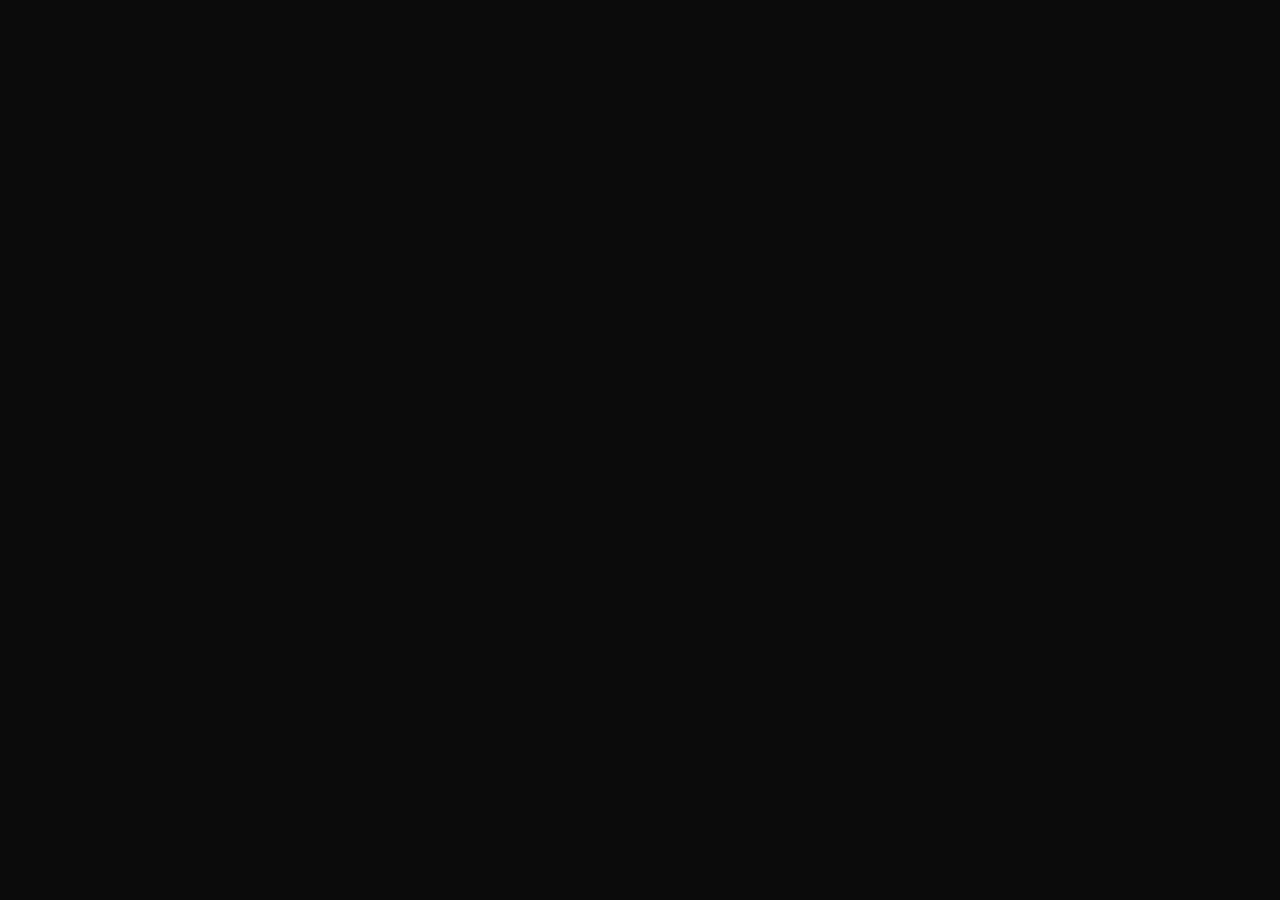
==== index.html @ 8d83079c "Publish site preview Co-Authored-By: Claude <noreply@anthropic.com>" ====
<!doctype html>
<html lang="tr">
  <head>
    <meta http-equiv="Content-Security-Policy" content="default-src 'self'; script-src 'self'; style-src 'self' 'unsafe-inline'; img-src 'self' data: blob:; font-src 'self' data:; media-src 'self'; connect-src 'self'; object-src 'none'; base-uri 'self'; form-action 'self'">

    <meta charset="UTF-8" />
    <meta name="viewport" content="width=device-width, initial-scale=1.0" />
    <title>Allyn Duş Jeli</title>
    <meta name="description" content="Allyn: Vitamin D & E içeren duş jeli. Love Spell, Marin Minerals ve Poudre Cream." />
    <meta name="theme-color" content="#0b0b0b" />
    <link rel="icon" type="image/png" href="favicon.png" />
    <link rel="apple-touch-icon" href="apple-touch-icon.png" />
    <!-- link preview card (WhatsApp, iMessage, social); the image URL has to be absolute -->
    <meta property="og:type" content="website" />
    <meta property="og:locale" content="tr_TR" />
    <meta property="og:site_name" content="Allyn" />
    <meta property="og:title" content="Allyn Duş Jeli" />
    <meta property="og:description" content="Vitamin D & E içeren duş jeli. Love Spell, Marin Minerals ve Poudre Cream." />
    <meta property="og:url" content="https://baranturken.github.io/allyn/" />
    <meta property="og:image" content="https://baranturken.github.io/allyn/og.jpg" />
    <meta property="og:image:width" content="1200" />
    <meta property="og:image:height" content="630" />
    <meta name="twitter:card" content="summary_large_image" />
    <script type="module" crossorigin src="./assets/index-C76sc7YA.js"></script>
    <link rel="stylesheet" crossorigin href="./assets/index-COc8l-r1.css">
    <meta name="robots" content="noindex">
  </head>
  <body>
    <div id="root"></div>
  </body>
</html>
---- assets/index-COc8l-r1.css ----
@font-face{font-family:Cormorant Garamond;font-style:normal;font-display:swap;font-weight:500;src:url(./cormorant-garamond-cyrillic-ext-500-normal-Yta7XZ9C.woff2) format("woff2"),url(./cormorant-garamond-cyrillic-ext-500-normal-lsPpqi9g.woff) format("woff");unicode-range:U+0460-052F,U+1C80-1C8A,U+20B4,U+2DE0-2DFF,U+A640-A69F,U+FE2E-FE2F}@font-face{font-family:Cormorant Garamond;font-style:normal;font-display:swap;font-weight:500;src:url(./cormorant-garamond-cyrillic-500-normal-CyAY5ZLS.woff2) format("woff2"),url(./cormorant-garamond-cyrillic-500-normal-DkJXBcIH.woff) format("woff");unicode-range:U+0301,U+0400-045F,U+0490-0491,U+04B0-04B1,U+2116}@font-face{font-family:Cormorant Garamond;font-style:normal;font-display:swap;font-weight:500;src:url(./cormorant-garamond-vietnamese-500-normal-BZGLGj12.woff2) format("woff2"),url(./cormorant-garamond-vietnamese-500-normal-DqXqCC0q.woff) format("woff");unicode-range:U+0102-0103,U+0110-0111,U+0128-0129,U+0168-0169,U+01A0-01A1,U+01AF-01B0,U+0300-0301,U+0303-0304,U+0308-0309,U+0323,U+0329,U+1EA0-1EF9,U+20AB}@font-face{font-family:Cormorant Garamond;font-style:normal;font-display:swap;font-weight:500;src:url(./cormorant-garamond-latin-ext-500-normal-CH1kM7og.woff2) format("woff2"),url(./cormorant-garamond-latin-ext-500-normal-DYeaGGzO.woff) format("woff");unicode-range:U+0100-02BA,U+02BD-02C5,U+02C7-02CC,U+02CE-02D7,U+02DD-02FF,U+0304,U+0308,U+0329,U+1D00-1DBF,U+1E00-1E9F,U+1EF2-1EFF,U+2020,U+20A0-20AB,U+20AD-20C0,U+2113,U+2C60-2C7F,U+A720-A7FF}@font-face{font-family:Cormorant Garamond;font-style:normal;font-display:swap;font-weight:500;src:url(./cormorant-garamond-latin-500-normal-BsRWmXhO.woff2) format("woff2"),url(./cormorant-garamond-latin-500-normal-zIXX3Q-H.woff) format("woff");unicode-range:U+0000-00FF,U+0131,U+0152-0153,U+02BB-02BC,U+02C6,U+02DA,U+02DC,U+0304,U+0308,U+0329,U+2000-206F,U+20AC,U+2122,U+2191,U+2193,U+2212,U+2215,U+FEFF,U+FFFD}@font-face{font-family:Cormorant Garamond;font-style:normal;font-display:swap;font-weight:600;src:url(./cormorant-garamond-cyrillic-ext-600-normal-BMhMHfrj.woff2) format("woff2"),url(./cormorant-garamond-cyrillic-ext-600-normal-CsIYWmWK.woff) format("woff");unicode-range:U+0460-052F,U+1C80-1C8A,U+20B4,U+2DE0-2DFF,U+A640-A69F,U+FE2E-FE2F}@font-face{font-family:Cormorant Garamond;font-style:normal;font-display:swap;font-weight:600;src:url(./cormorant-garamond-cyrillic-600-normal-C2atO-64.woff2) format("woff2"),url(./cormorant-garamond-cyrillic-600-normal-FNmA3REe.woff) format("woff");unicode-range:U+0301,U+0400-045F,U+0490-0491,U+04B0-04B1,U+2116}@font-face{font-family:Cormorant Garamond;font-style:normal;font-display:swap;font-weight:600;src:url(./cormorant-garamond-vietnamese-600-normal-BoXdMtcr.woff2) format("woff2"),url(./cormorant-garamond-vietnamese-600-normal-C4HEjEaf.woff) format("woff");unicode-range:U+0102-0103,U+0110-0111,U+0128-0129,U+0168-0169,U+01A0-01A1,U+01AF-01B0,U+0300-0301,U+0303-0304,U+0308-0309,U+0323,U+0329,U+1EA0-1EF9,U+20AB}@font-face{font-family:Cormorant Garamond;font-style:normal;font-display:swap;font-weight:600;src:url(./cormorant-garamond-latin-ext-600-normal-DaBc-lu7.woff2) format("woff2"),url(./cormorant-garamond-latin-ext-600-normal-Dk3-quAP.woff) format("woff");unicode-range:U+0100-02BA,U+02BD-02C5,U+02C7-02CC,U+02CE-02D7,U+02DD-02FF,U+0304,U+0308,U+0329,U+1D00-1DBF,U+1E00-1E9F,U+1EF2-1EFF,U+2020,U+20A0-20AB,U+20AD-20C0,U+2113,U+2C60-2C7F,U+A720-A7FF}@font-face{font-family:Cormorant Garamond;font-style:normal;font-display:swap;font-weight:600;src:url(./cormorant-garamond-latin-600-normal-Co1r35X9.woff2) format("woff2"),url(./cormorant-garamond-latin-600-normal-2CBVLo0M.woff) format("woff");unicode-range:U+0000-00FF,U+0131,U+0152-0153,U+02BB-02BC,U+02C6,U+02DA,U+02DC,U+0304,U+0308,U+0329,U+2000-206F,U+20AC,U+2122,U+2191,U+2193,U+2212,U+2215,U+FEFF,U+FFFD}@font-face{font-family:Manrope;font-style:normal;font-display:swap;font-weight:400;src:url([data-uri]) format("woff2"),url([data-uri]) format("woff");unicode-range:U+0460-052F,U+1C80-1C8A,U+20B4,U+2DE0-2DFF,U+A640-A69F,U+FE2E-FE2F}@font-face{font-family:Manrope;font-style:normal;font-display:swap;font-weight:400;src:url(./manrope-cyrillic-400-normal-BMzJvInZ.woff2) format("woff2"),url(./manrope-cyrillic-400-normal-Dvx59UGC.woff) format("woff");unicode-range:U+0301,U+0400-045F,U+0490-0491,U+04B0-04B1,U+2116}@font-face{font-family:Manrope;font-style:normal;font-display:swap;font-weight:400;src:url(./manrope-greek-400-normal-CM4qok81.woff2) format("woff2"),url(./manrope-greek-400-normal-DuX9RsAR.woff) format("woff");unicode-range:U+0370-0377,U+037A-037F,U+0384-038A,U+038C,U+038E-03A1,U+03A3-03FF}@font-face{font-family:Manrope;font-style:normal;font-display:swap;font-weight:400;src:url(./manrope-vietnamese-400-normal-DHb3EETF.woff2) format("woff2"),url(./manrope-vietnamese-400-normal-D7E_mLGF.woff) format("woff");unicode-range:U+0102-0103,U+0110-0111,U+0128-0129,U+0168-0169,U+01A0-01A1,U+01AF-01B0,U+0300-0301,U+0303-0304,U+0308-0309,U+0323,U+0329,U+1EA0-1EF9,U+20AB}@font-face{font-family:Manrope;font-style:normal;font-display:swap;font-weight:400;src:url(./manrope-latin-ext-400-normal-CMDvPJRp.woff2) format("woff2"),url(./manrope-latin-ext-400-normal-C-X6QNXX.woff) format("woff");unicode-range:U+0100-02BA,U+02BD-02C5,U+02C7-02CC,U+02CE-02D7,U+02DD-02FF,U+0304,U+0308,U+0329,U+1D00-1DBF,U+1E00-1E9F,U+1EF2-1EFF,U+2020,U+20A0-20AB,U+20AD-20C0,U+2113,U+2C60-2C7F,U+A720-A7FF}@font-face{font-family:Manrope;font-style:normal;font-display:swap;font-weight:400;src:url(./manrope-latin-400-normal-PaqtzbVb.woff2) format("woff2"),url(./manrope-latin-400-normal-8tf8FM3T.woff) format("woff");unicode-range:U+0000-00FF,U+0131,U+0152-0153,U+02BB-02BC,U+02C6,U+02DA,U+02DC,U+0304,U+0308,U+0329,U+2000-206F,U+20AC,U+2122,U+2191,U+2193,U+2212,U+2215,U+FEFF,U+FFFD}@font-face{font-family:Manrope;font-style:normal;font-display:swap;font-weight:600;src:url([data-uri]) format("woff2"),url([data-uri]) format("woff");unicode-range:U+0460-052F,U+1C80-1C8A,U+20B4,U+2DE0-2DFF,U+A640-A69F,U+FE2E-FE2F}@font-face{font-family:Manrope;font-style:normal;font-display:swap;font-weight:600;src:url(./manrope-cyrillic-600-normal-DvRl3Mj-.woff2) format("woff2"),url(./manrope-cyrillic-600-normal-It4mZcQk.woff) format("woff");unicode-range:U+0301,U+0400-045F,U+0490-0491,U+04B0-04B1,U+2116}@font-face{font-family:Manrope;font-style:normal;font-display:swap;font-weight:600;src:url(./manrope-greek-600-normal-BoRV6lzK.woff2) format("woff2"),url(./manrope-greek-600-normal-CF2i9ZRY.woff) format("woff");unicode-range:U+0370-0377,U+037A-037F,U+0384-038A,U+038C,U+038E-03A1,U+03A3-03FF}@font-face{font-family:Manrope;font-style:normal;font-display:swap;font-weight:600;src:url(./manrope-vietnamese-600-normal-C1J5PCl_.woff2) format("woff2"),url(./manrope-vietnamese-600-normal-lA7a_7Ok.woff) format("woff");unicode-range:U+0102-0103,U+0110-0111,U+0128-0129,U+0168-0169,U+01A0-01A1,U+01AF-01B0,U+0300-0301,U+0303-0304,U+0308-0309,U+0323,U+0329,U+1EA0-1EF9,U+20AB}@font-face{font-family:Manrope;font-style:normal;font-display:swap;font-weight:600;src:url(./manrope-latin-ext-600-normal-_gBojHdJ.woff2) format("woff2"),url(./manrope-latin-ext-600-normal-u5Pl7hTU.woff) format("woff");unicode-range:U+0100-02BA,U+02BD-02C5,U+02C7-02CC,U+02CE-02D7,U+02DD-02FF,U+0304,U+0308,U+0329,U+1D00-1DBF,U+1E00-1E9F,U+1EF2-1EFF,U+2020,U+20A0-20AB,U+20AD-20C0,U+2113,U+2C60-2C7F,U+A720-A7FF}@font-face{font-family:Manrope;font-style:normal;font-display:swap;font-weight:600;src:url(./manrope-latin-600-normal-4f0koTD-.woff2) format("woff2"),url(./manrope-latin-600-normal-BqgrALkZ.woff) format("woff");unicode-range:U+0000-00FF,U+0131,U+0152-0153,U+02BB-02BC,U+02C6,U+02DA,U+02DC,U+0304,U+0308,U+0329,U+2000-206F,U+20AC,U+2122,U+2191,U+2193,U+2212,U+2215,U+FEFF,U+FFFD}:root{--black: #0b0b0b;--ink: #161412;--gold: #f5c542;--yellow: #f2c230;--cream: #f4ede0;--muted: #a49c8d;--serif: "Cormorant Garamond", Georgia, serif;--sans: "Manrope", system-ui, sans-serif;--nav-h: 64px}*{box-sizing:border-box}html{scroll-behavior:smooth}body{margin:0;background:var(--black);color:var(--cream);font:400 17px/1.6 var(--sans);-webkit-font-smoothing:antialiased}img,video{display:block;max-width:100%;height:auto}a{color:inherit}h1,h2,h3{font-family:var(--serif);font-weight:500;line-height:1.1;margin:0}:focus-visible{outline:2px solid var(--gold);outline-offset:3px}.nav{position:sticky;top:0;z-index:20;height:var(--nav-h);display:flex;align-items:center;justify-content:space-between;gap:24px;padding:0 clamp(16px,4vw,48px);background:var(--black);color:var(--gold)}.nav-brand{display:flex;align-items:center;gap:10px;text-decoration:none;font:600 22px/1 var(--serif);letter-spacing:.22em}.nav-brand img{border-radius:50%}.nav nav{display:flex;gap:clamp(16px,2.5vw,36px)}.nav nav a{text-decoration:none;font-size:14px;letter-spacing:.08em;text-transform:uppercase;padding:6px 0;border-bottom:1px solid transparent;transition:border-color .2s ease-out}.nav nav a:hover,.nav nav a[aria-current=page]{border-color:var(--gold)}.nav-toggle{display:none;background:none;border:1px solid var(--gold);color:var(--gold);font:600 13px var(--sans);letter-spacing:.1em;text-transform:uppercase;padding:8px 14px;border-radius:999px}.hero{height:200vh;background:var(--yellow);color:var(--ink)}.hero-pin{position:sticky;top:var(--nav-h);height:calc(100vh - var(--nav-h));overflow:hidden}.hero-title{position:absolute;top:3vh;left:0;right:0;text-align:center;z-index:2}.hero-title h1{font-size:clamp(56px,9vw,120px);font-weight:600;letter-spacing:.28em;margin-right:-.28em}.hero-title p{margin:4px 0 0;font-size:13px;letter-spacing:.3em;text-transform:uppercase}.hero-stage{position:absolute;top:0;right:0;bottom:0;left:0}.hero-sides{position:absolute;top:0;right:0;bottom:0;left:0;pointer-events:none}.hero-side{position:absolute;top:50%;width:min(30vw,340px);opacity:0;transition:opacity .4s ease-out,transform .4s ease-out}.hero-left{left:clamp(16px,7vw,120px);transform:translate(-16px,-40%)}.hero-right{right:clamp(16px,7vw,120px);transform:translate(16px,-40%);text-align:right}.hero-side.on{opacity:1;transform:translateY(-40%)}.hero-side h2{font-size:clamp(30px,3.4vw,48px);margin:8px 0 12px}.hero-side p{margin:0;font-size:16px}.kicker{font-size:12px;letter-spacing:.28em;text-transform:uppercase}.scroll-hint{position:absolute;bottom:4vh;left:50%;transform:translate(-50%);font-size:12px;letter-spacing:.3em;text-transform:uppercase;transition:opacity .3s ease-out}.scroll-hint:after{content:"";display:block;width:1px;height:32px;margin:8px auto 0;background:currentColor}.scroll-hint.gone{opacity:0}.dark{background:var(--black);padding:clamp(72px,12vh,140px) clamp(16px,6vw,96px)}.section-title{font-size:clamp(36px,5vw,64px);color:var(--gold);margin-bottom:48px}.manifesto{max-width:1100px;margin:0 auto}.manifesto .big{font:500 clamp(32px,4.6vw,64px)/1.15 var(--serif);margin:0 0 32px}.manifesto .body{max-width:62ch;color:var(--muted);margin:0}.ritual-grid{display:grid;grid-template-columns:repeat(3,1fr);gap:clamp(16px,2.5vw,32px)}.ritual-item{margin:0}.ritual-item img{aspect-ratio:3 / 4;object-fit:cover;width:100%}.ritual-item figcaption{padding-top:16px;color:var(--muted)}.ritual-item figcaption span{display:block;color:var(--gold);font-size:12px;letter-spacing:.2em}.ritual-item figcaption strong{display:block;font:500 28px/1.2 var(--serif);color:var(--cream);margin:4px 0}.gold-cta{background:var(--yellow);color:var(--ink);text-align:center;padding:clamp(72px,12vh,120px) 16px}.gold-cta h2{font-size:clamp(32px,4.5vw,56px);margin-bottom:28px}.btn{display:inline-block;background:var(--black);color:var(--gold);border:1px solid var(--gold);font:600 14px var(--sans);letter-spacing:.12em;text-transform:uppercase;text-decoration:none;padding:14px 28px;border-radius:999px;cursor:pointer;transition:scale .15s ease-out,background .2s ease-out}.btn:active{scale:.97}.btn-soon{cursor:not-allowed;opacity:.6}.page{min-height:70vh;max-width:1200px;margin:0 auto}.page-title{font-size:clamp(44px,6vw,80px);color:var(--gold);margin-bottom:24px}.page-lead{color:var(--muted);max-width:60ch;margin:0 0 48px}.page-split{display:grid;grid-template-columns:1fr 1fr;gap:clamp(24px,5vw,72px);align-items:start;margin-top:32px}.page-split>img{aspect-ratio:4 / 5;object-fit:cover;width:100%}.prose{max-width:60ch}.prose .lead{font:500 clamp(26px,3vw,36px)/1.25 var(--serif);margin-top:0}.prose-page{max-width:760px}.prose-page h2{font-size:28px;color:var(--gold);margin:36px 0 8px}.draft{color:var(--gold);font-size:14px;border-left:2px solid var(--gold);padding-left:12px}.muted{color:var(--muted)}.small{font-size:14px}.social-grid{display:grid;grid-template-columns:repeat(3,1fr);gap:24px}.social-card{border:1px solid #2c2a26;padding:32px;display:flex;flex-direction:column;gap:12px}.social-card strong{font:500 32px var(--serif);color:var(--gold)}.form{display:flex;flex-direction:column;gap:18px}.form label{display:flex;flex-direction:column;gap:6px;font-size:14px;letter-spacing:.04em}.form input,.form textarea{font:inherit;color:var(--cream);background:var(--ink);border:1px solid #3a362f;border-radius:6px;padding:12px 14px}.form input:focus,.form textarea:focus{border-color:var(--gold);outline:none}.form .btn{align-self:flex-start}.footer{background:var(--black);border-top:1px solid #23211d;padding:56px clamp(16px,6vw,96px) 32px}.footer-cols{display:grid;grid-template-columns:2fr 1fr 1fr;gap:32px}.footer-brand{font:600 28px var(--serif);letter-spacing:.24em;color:var(--gold)}.footer h4{font-size:12px;letter-spacing:.24em;text-transform:uppercase;color:var(--gold);margin:0 0 12px}.footer a{display:block;text-decoration:none;color:var(--muted);padding:3px 0}.footer a:hover{color:var(--cream)}.footer-note{margin:40px 0 0;font-size:13px;color:var(--muted)}.chat{position:fixed;right:20px;bottom:20px;z-index:30;display:flex;flex-direction:column;align-items:flex-end;gap:12px}.chat-btn{width:60px;height:60px;border-radius:50%;border:none;background:var(--gold);color:var(--black);display:grid;place-items:center;cursor:pointer;box-shadow:0 6px 20px #00000059;transition:scale .15s ease-out}.chat-btn:active{scale:.95}.chat-btn svg path{fill:var(--black)}.chat-btn svg circle{fill:var(--gold)}.chat-panel{width:260px;background:var(--black);color:var(--cream);border:1px solid var(--gold);border-radius:14px;padding:18px;animation:pop .2s ease-out}.chat-panel strong{color:var(--gold);font-family:var(--serif);font-size:22px}.chat-panel p{margin:6px 0 0;font-size:14px}@keyframes pop{0%{opacity:0;transform:scale(.97) translateY(6px)}}.reveal{opacity:0;transform:translateY(18px) scale(.97);transition:opacity .7s ease-out,transform .7s ease-out}.reveal.is-visible{opacity:1;transform:none}@media (prefers-reduced-motion: reduce){html{scroll-behavior:auto}.reveal,.hero-side{transition:none}.reveal{opacity:1;transform:none}}@media (max-width: 800px){.nav-toggle{display:block}.nav nav{display:none;position:absolute;top:var(--nav-h);left:0;right:0;flex-direction:column;gap:0;background:var(--black);padding:8px 16px 20px}.nav nav.open{display:flex}.nav nav a{padding:12px 0}.hero-title h1{letter-spacing:.2em;margin-right:-.2em}.hero-side{width:auto;left:16px;right:16px;top:auto;bottom:5vh;text-align:center;transform:translateY(12px)}.scroll-hint,.hero-right{display:none}.hero-side.on{transform:none}.hero-side h2{font-size:30px;margin:4px 0 6px}.ritual-grid,.social-grid,.page-split,.footer-cols{grid-template-columns:1fr}}.marquee{overflow:hidden;background:var(--black);color:var(--gold);border-bottom:1px solid #23211d;padding:20px 0}.marquee-track{display:flex;width:max-content;animation:marquee 48s linear infinite}.marquee span{font:500 22px/1 var(--serif);letter-spacing:.06em;padding:0 28px;white-space:nowrap}.marquee span:after{content:"·";margin-left:56px}@keyframes marquee{to{transform:translate(-50%)}}:is(.ritual,.collection,.film)>*{max-width:1280px;margin-inline:auto}.section-head{display:flex;align-items:baseline;justify-content:space-between;gap:24px;margin-bottom:40px}.section-head .section-title{margin:0}.text-link{color:var(--gold);text-decoration:none;font-size:13px;letter-spacing:.14em;text-transform:uppercase;border-bottom:1px solid currentColor;padding-bottom:4px;white-space:nowrap}.trio{position:relative;--trio-h: clamp(250px, 40vw, 500px)}.trio-stage{position:absolute;z-index:1;top:0;left:0;right:0;height:var(--trio-h);pointer-events:none}.trio-panels{display:grid;grid-template-columns:repeat(3,1fr)}.trio-panel{padding:calc(var(--trio-h) + 4px) 16px 40px;text-align:center;border-left:1px solid #23211d;transition:background .3s ease-out}.trio-panel:first-child{border-left:0}.trio-panel.on{background:#141310}.trio-link{display:block;text-decoration:none}.trio-panel strong,.trio-panel h2{display:block;font:500 clamp(20px,2.6vw,34px)/1.1 var(--serif);color:var(--cream);transition:color .2s ease-out}.trio-panel.on strong,.trio-panel.on h2{color:var(--gold)}.trio-panel span,.trio-panel p{display:block;margin:8px 0 0;color:var(--muted);font-size:clamp(12px,1.2vw,15px)}.trio-panel .btn{margin-top:20px}.film-split{display:grid;grid-template-columns:1fr auto;align-items:center;gap:clamp(24px,6vw,96px)}.film-split video{max-height:76vh;width:auto}.film-copy p{color:var(--muted);max-width:44ch;margin:0 0 12px}@media (min-width: 801px){.ritual-item:nth-child(2){margin-top:72px}}@media (max-width: 800px){.trio-panel{padding-left:6px;padding-right:6px}.trio-panel .btn{padding:10px 14px;font-size:11px}.film-split{grid-template-columns:1fr}.film-split video{margin:0 auto}}@media (prefers-reduced-motion: reduce){.marquee-track{animation:none}}
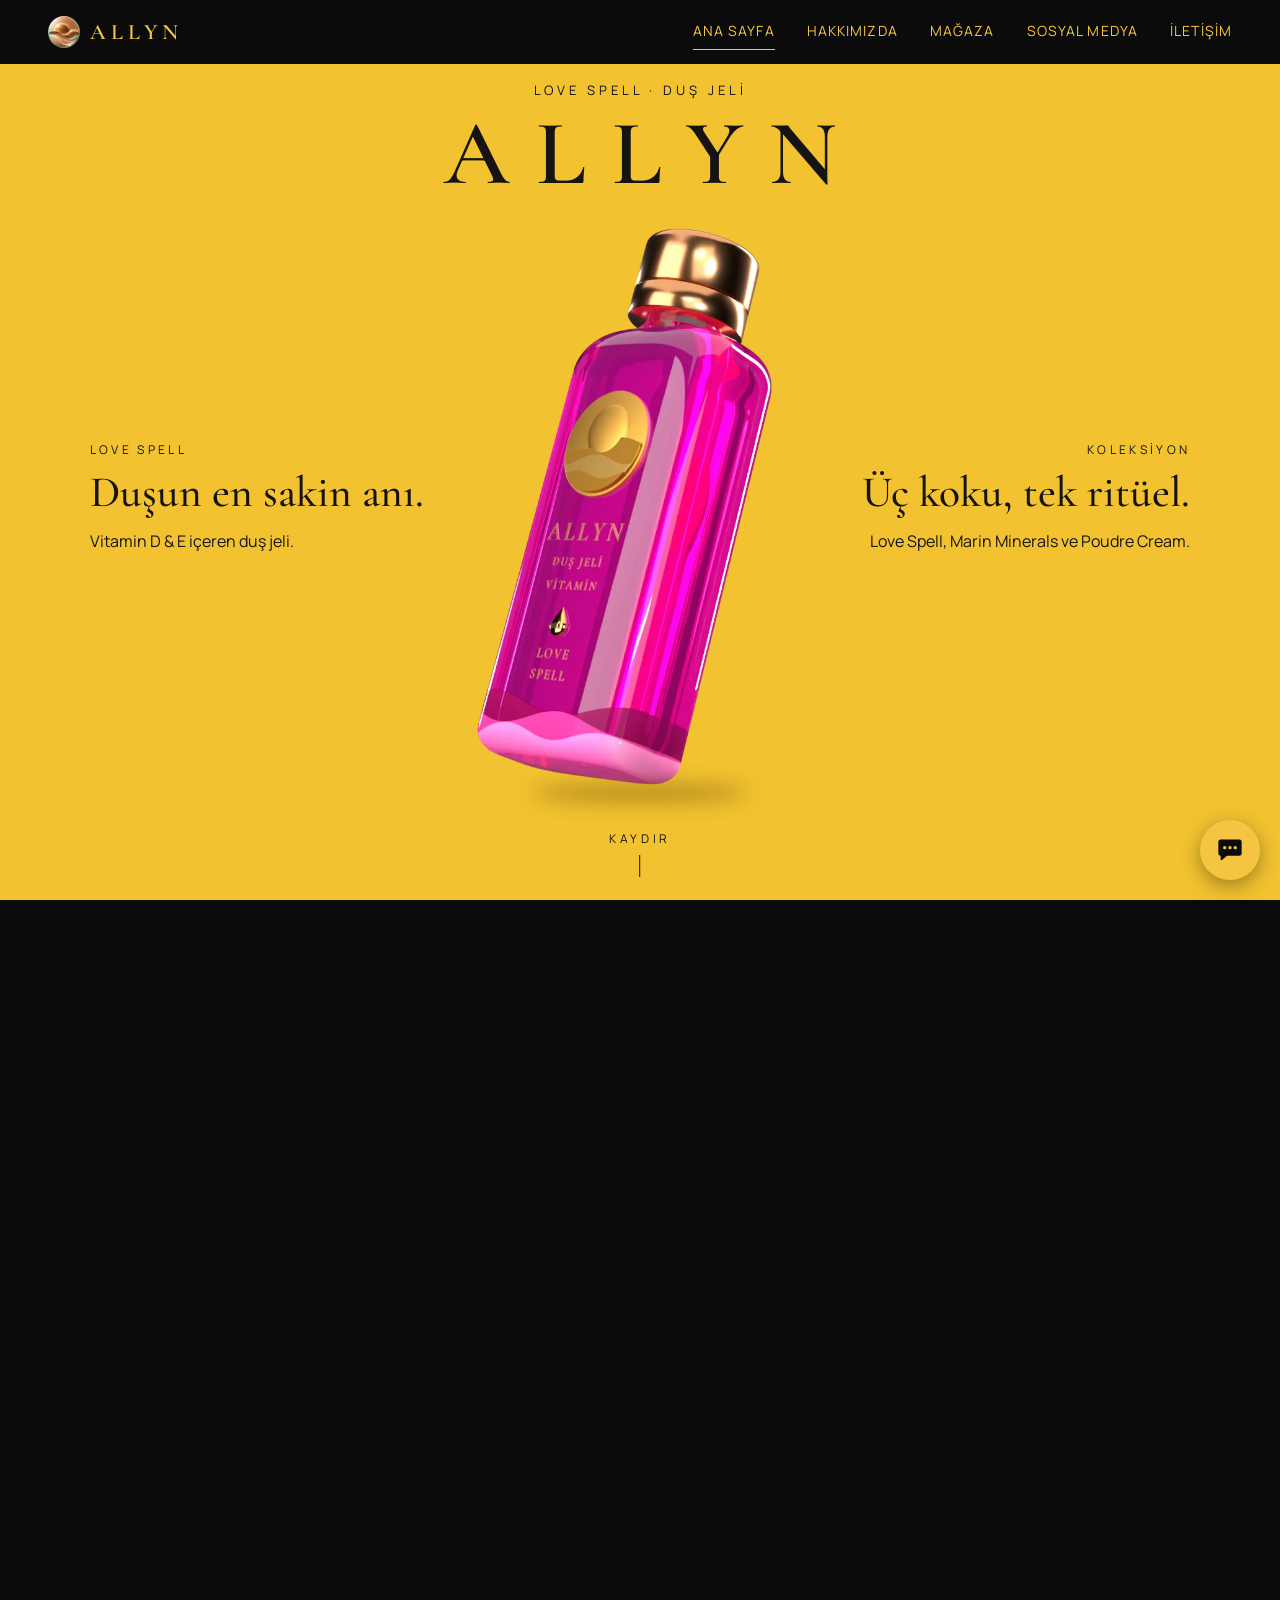
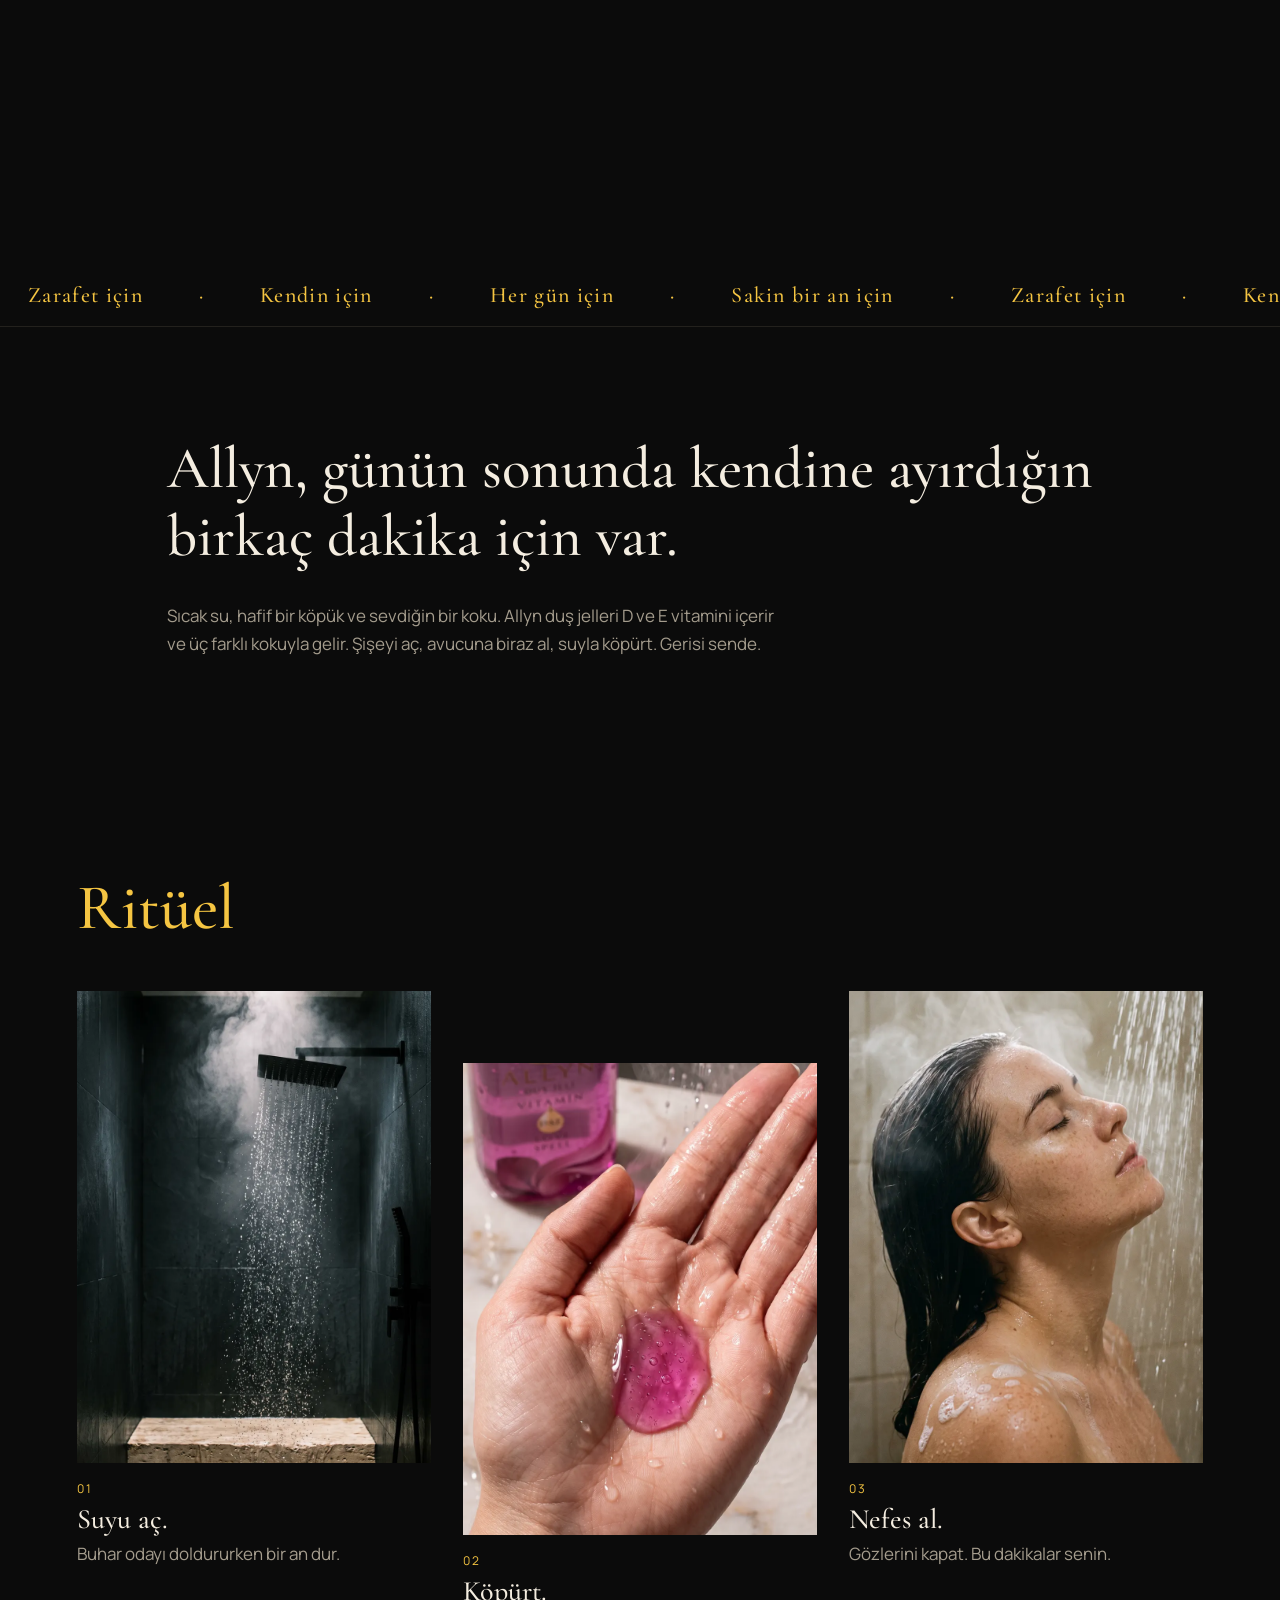
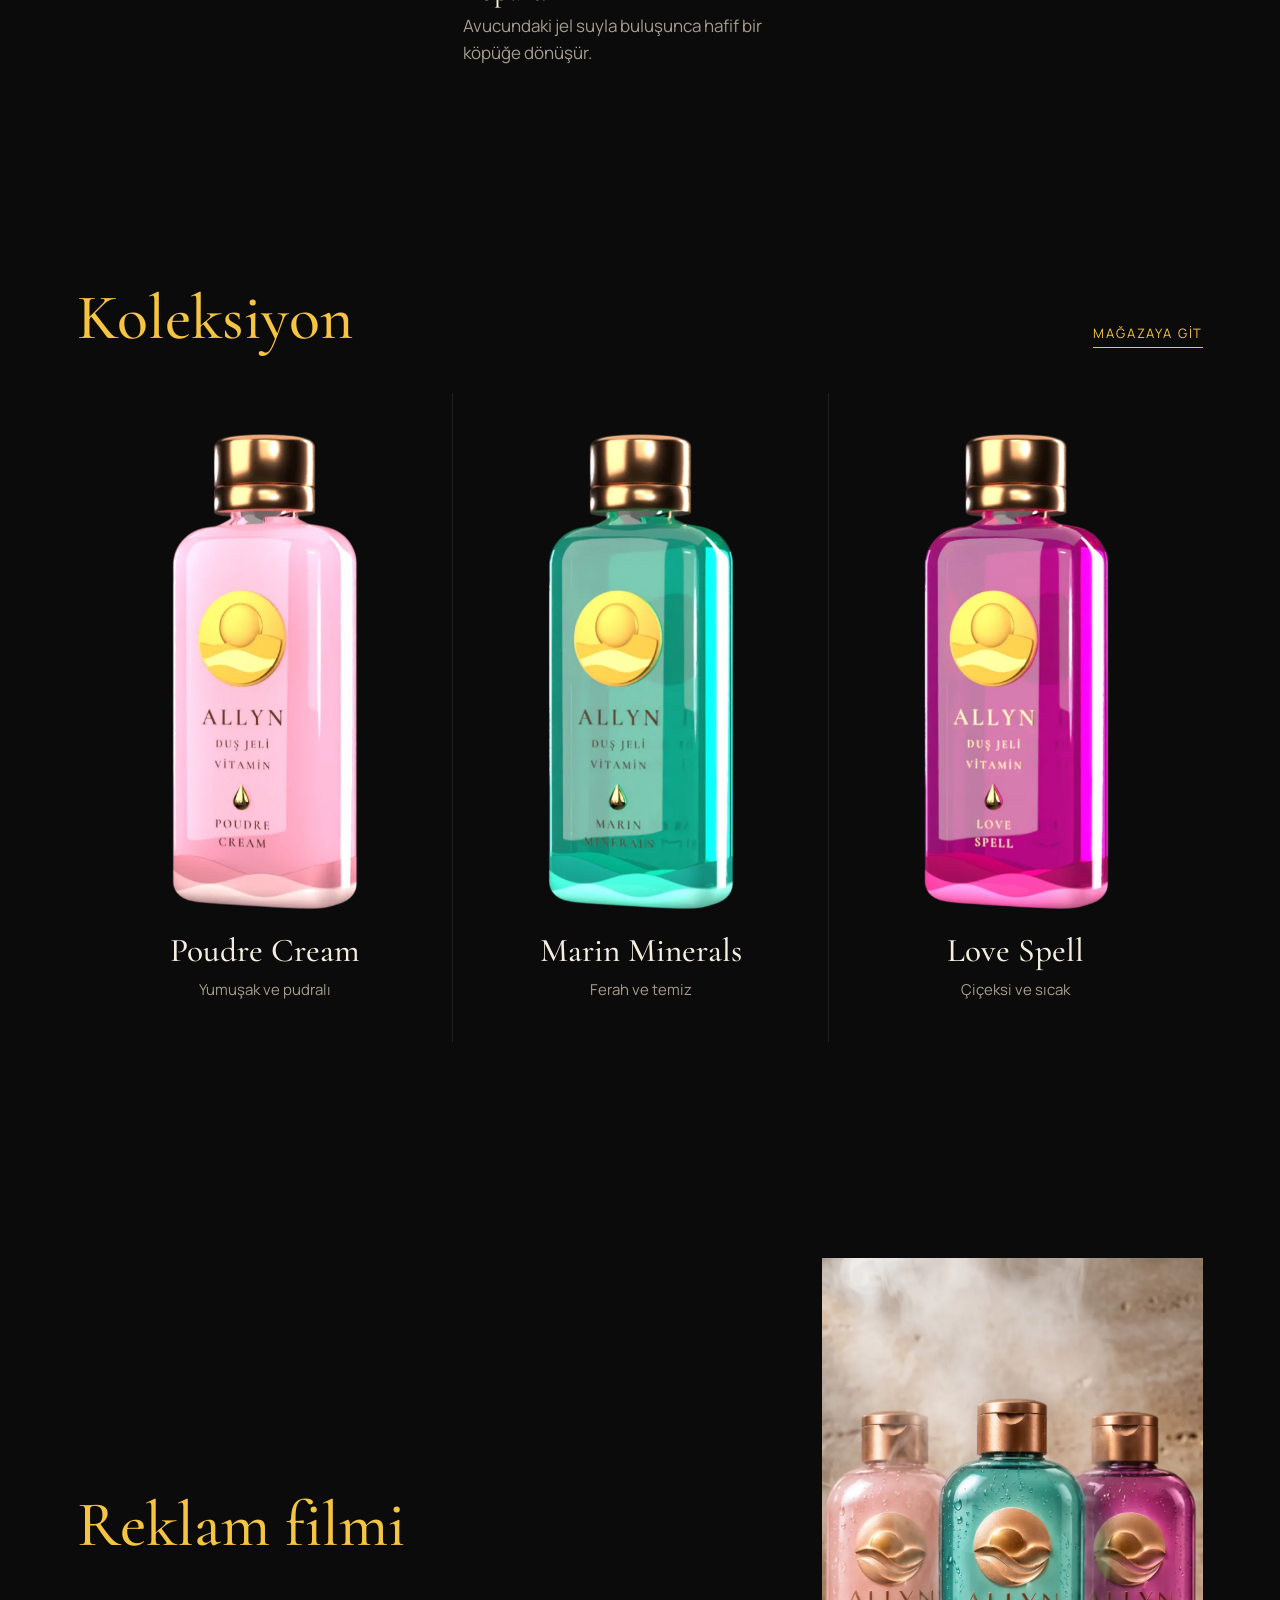
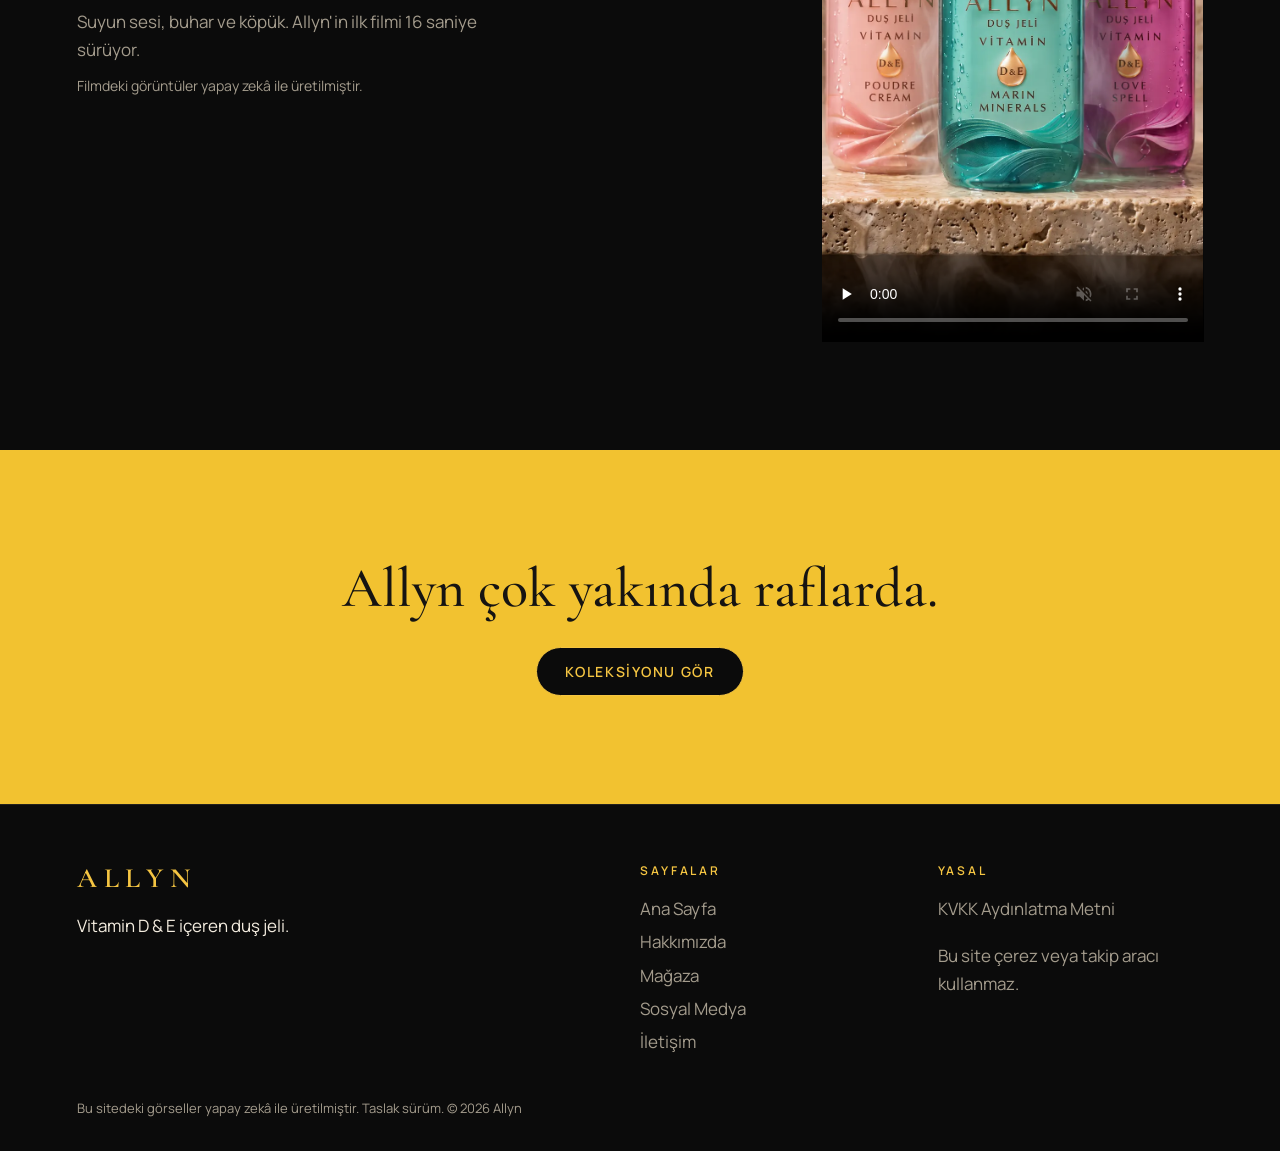
==== commit 9d14e43b: "Blender bottle renders, bigger hero bottle, drop-in and spin opening Co-Authored-By: Claude <noreply" ====
--- a/index.html
+++ b/index.html
@@ -10,6 +10,8 @@
     <meta name="theme-color" content="#0b0b0b" />
     <link rel="icon" type="image/png" href="favicon.png" />
     <link rel="apple-touch-icon" href="apple-touch-icon.png" />
+    <!-- the first hero frame: the opening cannot start without it -->
+    <link rel="preload" as="image" type="image/webp" href="frames/turn_00.webp" />
     <!-- link preview card (WhatsApp, iMessage, social); the image URL has to be absolute -->
     <meta property="og:type" content="website" />
     <meta property="og:locale" content="tr_TR" />
@@ -21,8 +23,8 @@
     <meta property="og:image:width" content="1200" />
     <meta property="og:image:height" content="630" />
     <meta name="twitter:card" content="summary_large_image" />
-    <script type="module" crossorigin src="./assets/index-C76sc7YA.js"></script>
-    <link rel="stylesheet" crossorigin href="./assets/index-COc8l-r1.css">
+    <script type="module" crossorigin src="./assets/index-BCjYERXX.js"></script>
+    <link rel="stylesheet" crossorigin href="./assets/index-DFy4mwA5.css">
     <meta name="robots" content="noindex">
   </head>
   <body>
--- a/assets/index-DFy4mwA5.css
+++ b/assets/index-DFy4mwA5.css
@@ -0,0 +1 @@
+@font-face{font-family:Cormorant Garamond;font-style:normal;font-display:swap;font-weight:500;src:url(./cormorant-garamond-cyrillic-ext-500-normal-Yta7XZ9C.woff2) format("woff2"),url(./cormorant-garamond-cyrillic-ext-500-normal-lsPpqi9g.woff) format("woff");unicode-range:U+0460-052F,U+1C80-1C8A,U+20B4,U+2DE0-2DFF,U+A640-A69F,U+FE2E-FE2F}@font-face{font-family:Cormorant Garamond;font-style:normal;font-display:swap;font-weight:500;src:url(./cormorant-garamond-cyrillic-500-normal-CyAY5ZLS.woff2) format("woff2"),url(./cormorant-garamond-cyrillic-500-normal-DkJXBcIH.woff) format("woff");unicode-range:U+0301,U+0400-045F,U+0490-0491,U+04B0-04B1,U+2116}@font-face{font-family:Cormorant Garamond;font-style:normal;font-display:swap;font-weight:500;src:url(./cormorant-garamond-vietnamese-500-normal-BZGLGj12.woff2) format("woff2"),url(./cormorant-garamond-vietnamese-500-normal-DqXqCC0q.woff) format("woff");unicode-range:U+0102-0103,U+0110-0111,U+0128-0129,U+0168-0169,U+01A0-01A1,U+01AF-01B0,U+0300-0301,U+0303-0304,U+0308-0309,U+0323,U+0329,U+1EA0-1EF9,U+20AB}@font-face{font-family:Cormorant Garamond;font-style:normal;font-display:swap;font-weight:500;src:url(./cormorant-garamond-latin-ext-500-normal-CH1kM7og.woff2) format("woff2"),url(./cormorant-garamond-latin-ext-500-normal-DYeaGGzO.woff) format("woff");unicode-range:U+0100-02BA,U+02BD-02C5,U+02C7-02CC,U+02CE-02D7,U+02DD-02FF,U+0304,U+0308,U+0329,U+1D00-1DBF,U+1E00-1E9F,U+1EF2-1EFF,U+2020,U+20A0-20AB,U+20AD-20C0,U+2113,U+2C60-2C7F,U+A720-A7FF}@font-face{font-family:Cormorant Garamond;font-style:normal;font-display:swap;font-weight:500;src:url(./cormorant-garamond-latin-500-normal-BsRWmXhO.woff2) format("woff2"),url(./cormorant-garamond-latin-500-normal-zIXX3Q-H.woff) format("woff");unicode-range:U+0000-00FF,U+0131,U+0152-0153,U+02BB-02BC,U+02C6,U+02DA,U+02DC,U+0304,U+0308,U+0329,U+2000-206F,U+20AC,U+2122,U+2191,U+2193,U+2212,U+2215,U+FEFF,U+FFFD}@font-face{font-family:Cormorant Garamond;font-style:normal;font-display:swap;font-weight:600;src:url(./cormorant-garamond-cyrillic-ext-600-normal-BMhMHfrj.woff2) format("woff2"),url(./cormorant-garamond-cyrillic-ext-600-normal-CsIYWmWK.woff) format("woff");unicode-range:U+0460-052F,U+1C80-1C8A,U+20B4,U+2DE0-2DFF,U+A640-A69F,U+FE2E-FE2F}@font-face{font-family:Cormorant Garamond;font-style:normal;font-display:swap;font-weight:600;src:url(./cormorant-garamond-cyrillic-600-normal-C2atO-64.woff2) format("woff2"),url(./cormorant-garamond-cyrillic-600-normal-FNmA3REe.woff) format("woff");unicode-range:U+0301,U+0400-045F,U+0490-0491,U+04B0-04B1,U+2116}@font-face{font-family:Cormorant Garamond;font-style:normal;font-display:swap;font-weight:600;src:url(./cormorant-garamond-vietnamese-600-normal-BoXdMtcr.woff2) format("woff2"),url(./cormorant-garamond-vietnamese-600-normal-C4HEjEaf.woff) format("woff");unicode-range:U+0102-0103,U+0110-0111,U+0128-0129,U+0168-0169,U+01A0-01A1,U+01AF-01B0,U+0300-0301,U+0303-0304,U+0308-0309,U+0323,U+0329,U+1EA0-1EF9,U+20AB}@font-face{font-family:Cormorant Garamond;font-style:normal;font-display:swap;font-weight:600;src:url(./cormorant-garamond-latin-ext-600-normal-DaBc-lu7.woff2) format("woff2"),url(./cormorant-garamond-latin-ext-600-normal-Dk3-quAP.woff) format("woff");unicode-range:U+0100-02BA,U+02BD-02C5,U+02C7-02CC,U+02CE-02D7,U+02DD-02FF,U+0304,U+0308,U+0329,U+1D00-1DBF,U+1E00-1E9F,U+1EF2-1EFF,U+2020,U+20A0-20AB,U+20AD-20C0,U+2113,U+2C60-2C7F,U+A720-A7FF}@font-face{font-family:Cormorant Garamond;font-style:normal;font-display:swap;font-weight:600;src:url(./cormorant-garamond-latin-600-normal-Co1r35X9.woff2) format("woff2"),url(./cormorant-garamond-latin-600-normal-2CBVLo0M.woff) format("woff");unicode-range:U+0000-00FF,U+0131,U+0152-0153,U+02BB-02BC,U+02C6,U+02DA,U+02DC,U+0304,U+0308,U+0329,U+2000-206F,U+20AC,U+2122,U+2191,U+2193,U+2212,U+2215,U+FEFF,U+FFFD}@font-face{font-family:Manrope;font-style:normal;font-display:swap;font-weight:400;src:url([data-uri]) format("woff2"),url([data-uri]) format("woff");unicode-range:U+0460-052F,U+1C80-1C8A,U+20B4,U+2DE0-2DFF,U+A640-A69F,U+FE2E-FE2F}@font-face{font-family:Manrope;font-style:normal;font-display:swap;font-weight:400;src:url(./manrope-cyrillic-400-normal-BMzJvInZ.woff2) format("woff2"),url(./manrope-cyrillic-400-normal-Dvx59UGC.woff) format("woff");unicode-range:U+0301,U+0400-045F,U+0490-0491,U+04B0-04B1,U+2116}@font-face{font-family:Manrope;font-style:normal;font-display:swap;font-weight:400;src:url(./manrope-greek-400-normal-CM4qok81.woff2) format("woff2"),url(./manrope-greek-400-normal-DuX9RsAR.woff) format("woff");unicode-range:U+0370-0377,U+037A-037F,U+0384-038A,U+038C,U+038E-03A1,U+03A3-03FF}@font-face{font-family:Manrope;font-style:normal;font-display:swap;font-weight:400;src:url(./manrope-vietnamese-400-normal-DHb3EETF.woff2) format("woff2"),url(./manrope-vietnamese-400-normal-D7E_mLGF.woff) format("woff");unicode-range:U+0102-0103,U+0110-0111,U+0128-0129,U+0168-0169,U+01A0-01A1,U+01AF-01B0,U+0300-0301,U+0303-0304,U+0308-0309,U+0323,U+0329,U+1EA0-1EF9,U+20AB}@font-face{font-family:Manrope;font-style:normal;font-display:swap;font-weight:400;src:url(./manrope-latin-ext-400-normal-CMDvPJRp.woff2) format("woff2"),url(./manrope-latin-ext-400-normal-C-X6QNXX.woff) format("woff");unicode-range:U+0100-02BA,U+02BD-02C5,U+02C7-02CC,U+02CE-02D7,U+02DD-02FF,U+0304,U+0308,U+0329,U+1D00-1DBF,U+1E00-1E9F,U+1EF2-1EFF,U+2020,U+20A0-20AB,U+20AD-20C0,U+2113,U+2C60-2C7F,U+A720-A7FF}@font-face{font-family:Manrope;font-style:normal;font-display:swap;font-weight:400;src:url(./manrope-latin-400-normal-PaqtzbVb.woff2) format("woff2"),url(./manrope-latin-400-normal-8tf8FM3T.woff) format("woff");unicode-range:U+0000-00FF,U+0131,U+0152-0153,U+02BB-02BC,U+02C6,U+02DA,U+02DC,U+0304,U+0308,U+0329,U+2000-206F,U+20AC,U+2122,U+2191,U+2193,U+2212,U+2215,U+FEFF,U+FFFD}@font-face{font-family:Manrope;font-style:normal;font-display:swap;font-weight:600;src:url([data-uri]) format("woff2"),url([data-uri]) format("woff");unicode-range:U+0460-052F,U+1C80-1C8A,U+20B4,U+2DE0-2DFF,U+A640-A69F,U+FE2E-FE2F}@font-face{font-family:Manrope;font-style:normal;font-display:swap;font-weight:600;src:url(./manrope-cyrillic-600-normal-DvRl3Mj-.woff2) format("woff2"),url(./manrope-cyrillic-600-normal-It4mZcQk.woff) format("woff");unicode-range:U+0301,U+0400-045F,U+0490-0491,U+04B0-04B1,U+2116}@font-face{font-family:Manrope;font-style:normal;font-display:swap;font-weight:600;src:url(./manrope-greek-600-normal-BoRV6lzK.woff2) format("woff2"),url(./manrope-greek-600-normal-CF2i9ZRY.woff) format("woff");unicode-range:U+0370-0377,U+037A-037F,U+0384-038A,U+038C,U+038E-03A1,U+03A3-03FF}@font-face{font-family:Manrope;font-style:normal;font-display:swap;font-weight:600;src:url(./manrope-vietnamese-600-normal-C1J5PCl_.woff2) format("woff2"),url(./manrope-vietnamese-600-normal-lA7a_7Ok.woff) format("woff");unicode-range:U+0102-0103,U+0110-0111,U+0128-0129,U+0168-0169,U+01A0-01A1,U+01AF-01B0,U+0300-0301,U+0303-0304,U+0308-0309,U+0323,U+0329,U+1EA0-1EF9,U+20AB}@font-face{font-family:Manrope;font-style:normal;font-display:swap;font-weight:600;src:url(./manrope-latin-ext-600-normal-_gBojHdJ.woff2) format("woff2"),url(./manrope-latin-ext-600-normal-u5Pl7hTU.woff) format("woff");unicode-range:U+0100-02BA,U+02BD-02C5,U+02C7-02CC,U+02CE-02D7,U+02DD-02FF,U+0304,U+0308,U+0329,U+1D00-1DBF,U+1E00-1E9F,U+1EF2-1EFF,U+2020,U+20A0-20AB,U+20AD-20C0,U+2113,U+2C60-2C7F,U+A720-A7FF}@font-face{font-family:Manrope;font-style:normal;font-display:swap;font-weight:600;src:url(./manrope-latin-600-normal-4f0koTD-.woff2) format("woff2"),url(./manrope-latin-600-normal-BqgrALkZ.woff) format("woff");unicode-range:U+0000-00FF,U+0131,U+0152-0153,U+02BB-02BC,U+02C6,U+02DA,U+02DC,U+0304,U+0308,U+0329,U+2000-206F,U+20AC,U+2122,U+2191,U+2193,U+2212,U+2215,U+FEFF,U+FFFD}:root{--black: #0b0b0b;--ink: #161412;--gold: #f5c542;--yellow: #f2c230;--cream: #f4ede0;--muted: #a49c8d;--serif: "Cormorant Garamond", Georgia, serif;--sans: "Manrope", system-ui, sans-serif;--nav-h: 64px}*{box-sizing:border-box}html{scroll-behavior:smooth}body{margin:0;background:var(--black);color:var(--cream);font:400 17px/1.6 var(--sans);-webkit-font-smoothing:antialiased}img,video{display:block;max-width:100%;height:auto}a{color:inherit}h1,h2,h3{font-family:var(--serif);font-weight:500;line-height:1.1;margin:0}:focus-visible{outline:2px solid var(--gold);outline-offset:3px}.nav{position:sticky;top:0;z-index:20;height:var(--nav-h);display:flex;align-items:center;justify-content:space-between;gap:24px;padding:0 clamp(16px,4vw,48px);background:var(--black);color:var(--gold)}.nav-brand{display:flex;align-items:center;gap:10px;text-decoration:none;font:600 22px/1 var(--serif);letter-spacing:.22em}.nav-brand img{border-radius:50%}.nav nav{display:flex;gap:clamp(16px,2.5vw,36px)}.nav nav a{text-decoration:none;font-size:14px;letter-spacing:.08em;text-transform:uppercase;padding:6px 0;border-bottom:1px solid transparent;transition:border-color .2s ease-out}.nav nav a:hover,.nav nav a[aria-current=page]{border-color:var(--gold)}.nav-toggle{display:none;background:none;border:1px solid var(--gold);color:var(--gold);font:600 13px var(--sans);letter-spacing:.1em;text-transform:uppercase;padding:8px 14px;border-radius:999px}.hero{height:200vh;color:var(--ink);overflow-x:clip}.hero-pin{position:sticky;top:var(--nav-h);height:calc(100vh - var(--nav-h));display:flex;flex-direction:column}.hero-bg{position:absolute;top:0;right:0;bottom:0;left:0;background:var(--yellow);clip-path:circle(150% at 50% 58%);transition:clip-path .9s cubic-bezier(.2,.7,.2,1)}.hero-title{position:relative;z-index:2;flex:none;padding-top:1.8vh;text-align:center;transition:opacity .6s ease-out,transform .6s ease-out}.hero-title p{margin:0 0 2px;font-size:13px;letter-spacing:.3em;text-transform:uppercase}.hero-title h1{font-size:clamp(48px,7.2vw,96px);font-weight:600;letter-spacing:.28em;margin-right:-.28em}.hero-bottle{position:relative;z-index:3;flex:1;min-height:0;margin-bottom:clamp(88px,11vh,108px);display:flex;flex-direction:column;align-items:center;pointer-events:none}.hero-bottle-drop{flex:1;min-height:0;align-self:stretch;display:flex;justify-content:center;transform-origin:50% 55%}.hero-bottle-art{display:block;height:100%;width:auto;animation:float 5s ease-in-out infinite}.hero-bottle-shadow{flex:none;width:24vh;height:16px;margin-top:-1.6vh;border-radius:50%;background:#462d0066;filter:blur(10px);transition:opacity .5s ease-out}@keyframes float{50%{transform:translateY(-8px)}}.hero-sides{position:absolute;top:0;right:0;bottom:0;left:0;pointer-events:none}.hero-side{position:absolute;top:50%;width:min(30vw,340px);opacity:0;transition:opacity .4s ease-out,transform .4s ease-out}.hero-left{left:clamp(16px,7vw,120px);transform:translate(-16px,-40%)}.hero-right{right:clamp(16px,7vw,120px);transform:translate(16px,-40%);text-align:right}.hero-side.on{opacity:1;transform:translateY(-40%)}.hero-side h2{font-size:clamp(30px,3.4vw,48px);margin:8px 0 12px}.hero-side p{margin:0;font-size:16px}.kicker{font-size:12px;letter-spacing:.28em;text-transform:uppercase}.scroll-hint{position:absolute;bottom:2.6vh;left:50%;transform:translate(-50%);font-size:12px;letter-spacing:.3em;text-transform:uppercase;transition:opacity .3s ease-out}.scroll-hint:after{content:"";display:block;width:1px;height:22px;margin:6px auto 0;background:currentColor}.scroll-hint.gone{opacity:0}.dark{background:var(--black);padding:clamp(72px,12vh,140px) clamp(16px,6vw,96px)}.section-title{font-size:clamp(36px,5vw,64px);color:var(--gold);margin-bottom:48px}.manifesto{max-width:1100px;margin:0 auto}.manifesto .big{font:500 clamp(32px,4.6vw,64px)/1.15 var(--serif);margin:0 0 32px}.manifesto .body{max-width:62ch;color:var(--muted);margin:0}.ritual-grid{display:grid;grid-template-columns:repeat(3,1fr);gap:clamp(16px,2.5vw,32px)}.ritual-item{margin:0}.ritual-item img{aspect-ratio:3 / 4;object-fit:cover;width:100%}.ritual-item figcaption{padding-top:16px;color:var(--muted)}.ritual-item figcaption span{display:block;color:var(--gold);font-size:12px;letter-spacing:.2em}.ritual-item figcaption strong{display:block;font:500 28px/1.2 var(--serif);color:var(--cream);margin:4px 0}.gold-cta{background:var(--yellow);color:var(--ink);text-align:center;padding:clamp(72px,12vh,120px) 16px}.gold-cta h2{font-size:clamp(32px,4.5vw,56px);margin-bottom:28px}.btn{display:inline-block;background:var(--black);color:var(--gold);border:1px solid var(--gold);font:600 14px var(--sans);letter-spacing:.12em;text-transform:uppercase;text-decoration:none;padding:14px 28px;border-radius:999px;cursor:pointer;transition:scale .15s ease-out,background .2s ease-out}.btn:active{scale:.97}.btn-soon{cursor:not-allowed;opacity:.6}.page{min-height:70vh;max-width:1200px;margin:0 auto}.page-title{font-size:clamp(44px,6vw,80px);color:var(--gold);margin-bottom:24px}.page-lead{color:var(--muted);max-width:60ch;margin:0 0 48px}.page-split{display:grid;grid-template-columns:1fr 1fr;gap:clamp(24px,5vw,72px);align-items:start;margin-top:32px}.page-split>img{aspect-ratio:4 / 5;object-fit:cover;width:100%}.prose{max-width:60ch}.prose .lead{font:500 clamp(26px,3vw,36px)/1.25 var(--serif);margin-top:0}.prose-page{max-width:760px}.prose-page h2{font-size:28px;color:var(--gold);margin:36px 0 8px}.draft{color:var(--gold);font-size:14px;border-left:2px solid var(--gold);padding-left:12px}.muted{color:var(--muted)}.small{font-size:14px}.social-grid{display:grid;grid-template-columns:repeat(3,1fr);gap:24px}.social-card{border:1px solid #2c2a26;padding:32px;display:flex;flex-direction:column;gap:12px}.social-card strong{font:500 32px var(--serif);color:var(--gold)}.form{display:flex;flex-direction:column;gap:18px}.form label{display:flex;flex-direction:column;gap:6px;font-size:14px;letter-spacing:.04em}.form input,.form textarea{font:inherit;color:var(--cream);background:var(--ink);border:1px solid #3a362f;border-radius:6px;padding:12px 14px}.form input:focus,.form textarea:focus{border-color:var(--gold);outline:none}.form .btn{align-self:flex-start}.footer{background:var(--black);border-top:1px solid #23211d;padding:56px clamp(16px,6vw,96px) 32px}.footer-cols{display:grid;grid-template-columns:2fr 1fr 1fr;gap:32px}.footer-brand{font:600 28px var(--serif);letter-spacing:.24em;color:var(--gold)}.footer h4{font-size:12px;letter-spacing:.24em;text-transform:uppercase;color:var(--gold);margin:0 0 12px}.footer a{display:block;text-decoration:none;color:var(--muted);padding:3px 0}.footer a:hover{color:var(--cream)}.footer-note{margin:40px 0 0;font-size:13px;color:var(--muted)}.chat{position:fixed;right:20px;bottom:20px;z-index:30;display:flex;flex-direction:column;align-items:flex-end;gap:12px}.chat-btn{width:60px;height:60px;border-radius:50%;border:none;background:var(--gold);color:var(--black);display:grid;place-items:center;cursor:pointer;box-shadow:0 6px 20px #00000059;transition:scale .15s ease-out}.chat-btn:active{scale:.95}.chat-btn svg path{fill:var(--black)}.chat-btn svg circle{fill:var(--gold)}.chat-panel{width:260px;background:var(--black);color:var(--cream);border:1px solid var(--gold);border-radius:14px;padding:18px;animation:pop .2s ease-out}.chat-panel strong{color:var(--gold);font-family:var(--serif);font-size:22px}.chat-panel p{margin:6px 0 0;font-size:14px}@keyframes pop{0%{opacity:0;transform:scale(.97) translateY(6px)}}.reveal{opacity:0;transform:translateY(18px) scale(.97);transition:opacity .7s ease-out,transform .7s ease-out}.reveal.is-visible{opacity:1;transform:none}@media (prefers-reduced-motion: reduce){html{scroll-behavior:auto}.reveal,.hero-side{transition:none}.reveal{opacity:1;transform:none}}@media (max-width: 800px){.nav-toggle{display:block}.nav nav{display:none;position:absolute;top:var(--nav-h);left:0;right:0;flex-direction:column;gap:0;background:var(--black);padding:8px 16px 20px}.nav nav.open{display:flex}.nav nav a{padding:12px 0}.hero-title h1{letter-spacing:.2em;margin-right:-.2em}.hero-side{width:auto;left:16px;right:16px;top:auto;bottom:5vh;text-align:center;transform:translateY(12px)}.scroll-hint,.hero-right{display:none}.hero-side.on{transform:none}.hero-side h2{font-size:30px;margin:4px 0 6px}.ritual-grid,.social-grid,.page-split,.footer-cols{grid-template-columns:1fr}}.marquee{overflow:hidden;background:var(--black);color:var(--gold);border-bottom:1px solid #23211d;padding:20px 0}.marquee-track{display:flex;width:max-content;animation:marquee 48s linear infinite}.marquee span{font:500 22px/1 var(--serif);letter-spacing:.06em;padding:0 28px;white-space:nowrap}.marquee span:after{content:"·";margin-left:56px}@keyframes marquee{to{transform:translate(-50%)}}:is(.ritual,.collection,.film)>*{max-width:1280px;margin-inline:auto}.section-head{display:flex;align-items:baseline;justify-content:space-between;gap:24px;margin-bottom:40px}.section-head .section-title{margin:0}.text-link{color:var(--gold);text-decoration:none;font-size:13px;letter-spacing:.14em;text-transform:uppercase;border-bottom:1px solid currentColor;padding-bottom:4px;white-space:nowrap}.trio{display:grid;grid-template-columns:repeat(3,1fr)}.trio-panel{padding:28px 16px 40px;text-align:center;border-left:1px solid #23211d;transition:background .3s ease-out}.trio-panel:first-child{border-left:0}.trio-shot{position:relative;height:clamp(250px,40vw,500px);margin-bottom:12px;transition:transform .35s ease-out}.trio-shot img{position:absolute;top:0;right:0;bottom:0;left:0;width:100%;height:100%;object-fit:contain;transition:opacity .3s ease-out}.trio-shot .front{opacity:0}.trio-link{display:block;text-decoration:none}.trio-panel strong,.trio-panel h2{display:block;font:500 clamp(20px,2.6vw,34px)/1.1 var(--serif);color:var(--cream);transition:color .2s ease-out}.trio-panel span,.trio-panel p{display:block;margin:8px 0 0;color:var(--muted);font-size:clamp(12px,1.2vw,15px)}.trio-panel .btn{margin-top:20px}.trio-panel:is(:hover,:focus-within){background:#141310}.trio-panel:is(:hover,:focus-within) .trio-shot{transform:translateY(-10px) scale(1.04)}.trio-panel:is(:hover,:focus-within) .trio-shot img{opacity:0}.trio-panel:is(:hover,:focus-within) .trio-shot .front{opacity:1}.trio-panel:is(:hover,:focus-within) :is(strong,h2){color:var(--gold)}.film-split{display:grid;grid-template-columns:1fr auto;align-items:center;gap:clamp(24px,6vw,96px)}.film-split video{max-height:76vh;width:auto}.film-copy p{color:var(--muted);max-width:44ch;margin:0 0 12px}@media (min-width: 801px){.ritual-item:nth-child(2){margin-top:72px}}@media (max-width: 800px){.trio-panel{padding-left:6px;padding-right:6px}.trio-panel .btn{padding:10px 14px;font-size:11px}.film-split{grid-template-columns:1fr}.film-split video{margin:0 auto}}@media (prefers-reduced-motion: reduce){.marquee-track{animation:none}}.nav,.chat{transition:opacity .5s ease-out}html:is([data-intro=black],[data-intro=drop]) :is(.nav,.chat){opacity:0;pointer-events:none}html:is([data-intro=black],[data-intro=drop]) .hero-bg{clip-path:circle(0% at 50% 58%)}html:is([data-intro=black],[data-intro=drop]) :is(.hero-title,.hero-side,.scroll-hint,.hero-bottle-shadow){opacity:0}html:is([data-intro=black],[data-intro=drop]) .hero-title{transform:translateY(10px)}html[data-intro=black] .hero-bottle-drop{opacity:0}html:is([data-intro=drop],[data-intro=landed]) .hero-bottle-drop{animation:drop-in 1.2s both}html[data-intro] .hero-bottle-art{animation:none}html[data-intro=landed] .hero-title{transition-delay:.95s}html[data-intro=landed] .hero-side{transition-delay:1.3s}html[data-intro=landed] .scroll-hint{transition-delay:2.3s;transition-duration:.6s}@keyframes drop-in{0%{opacity:0;transform:scale(4.2) rotate(-16deg);animation-timing-function:cubic-bezier(.55,0,.9,.45)}12%{opacity:1}68%{opacity:1;transform:scale(.95) rotate(1.5deg);animation-timing-function:ease-out}84%{transform:scale(1.03) rotate(-.6deg);animation-timing-function:ease-in-out}to{opacity:1;transform:scale(1) rotate(0)}}@media (max-width: 800px){.hero-bottle{margin-bottom:168px}.hero-bottle-shadow{width:20vh}}@media (prefers-reduced-motion: reduce){.hero-bottle-art{animation:none}}
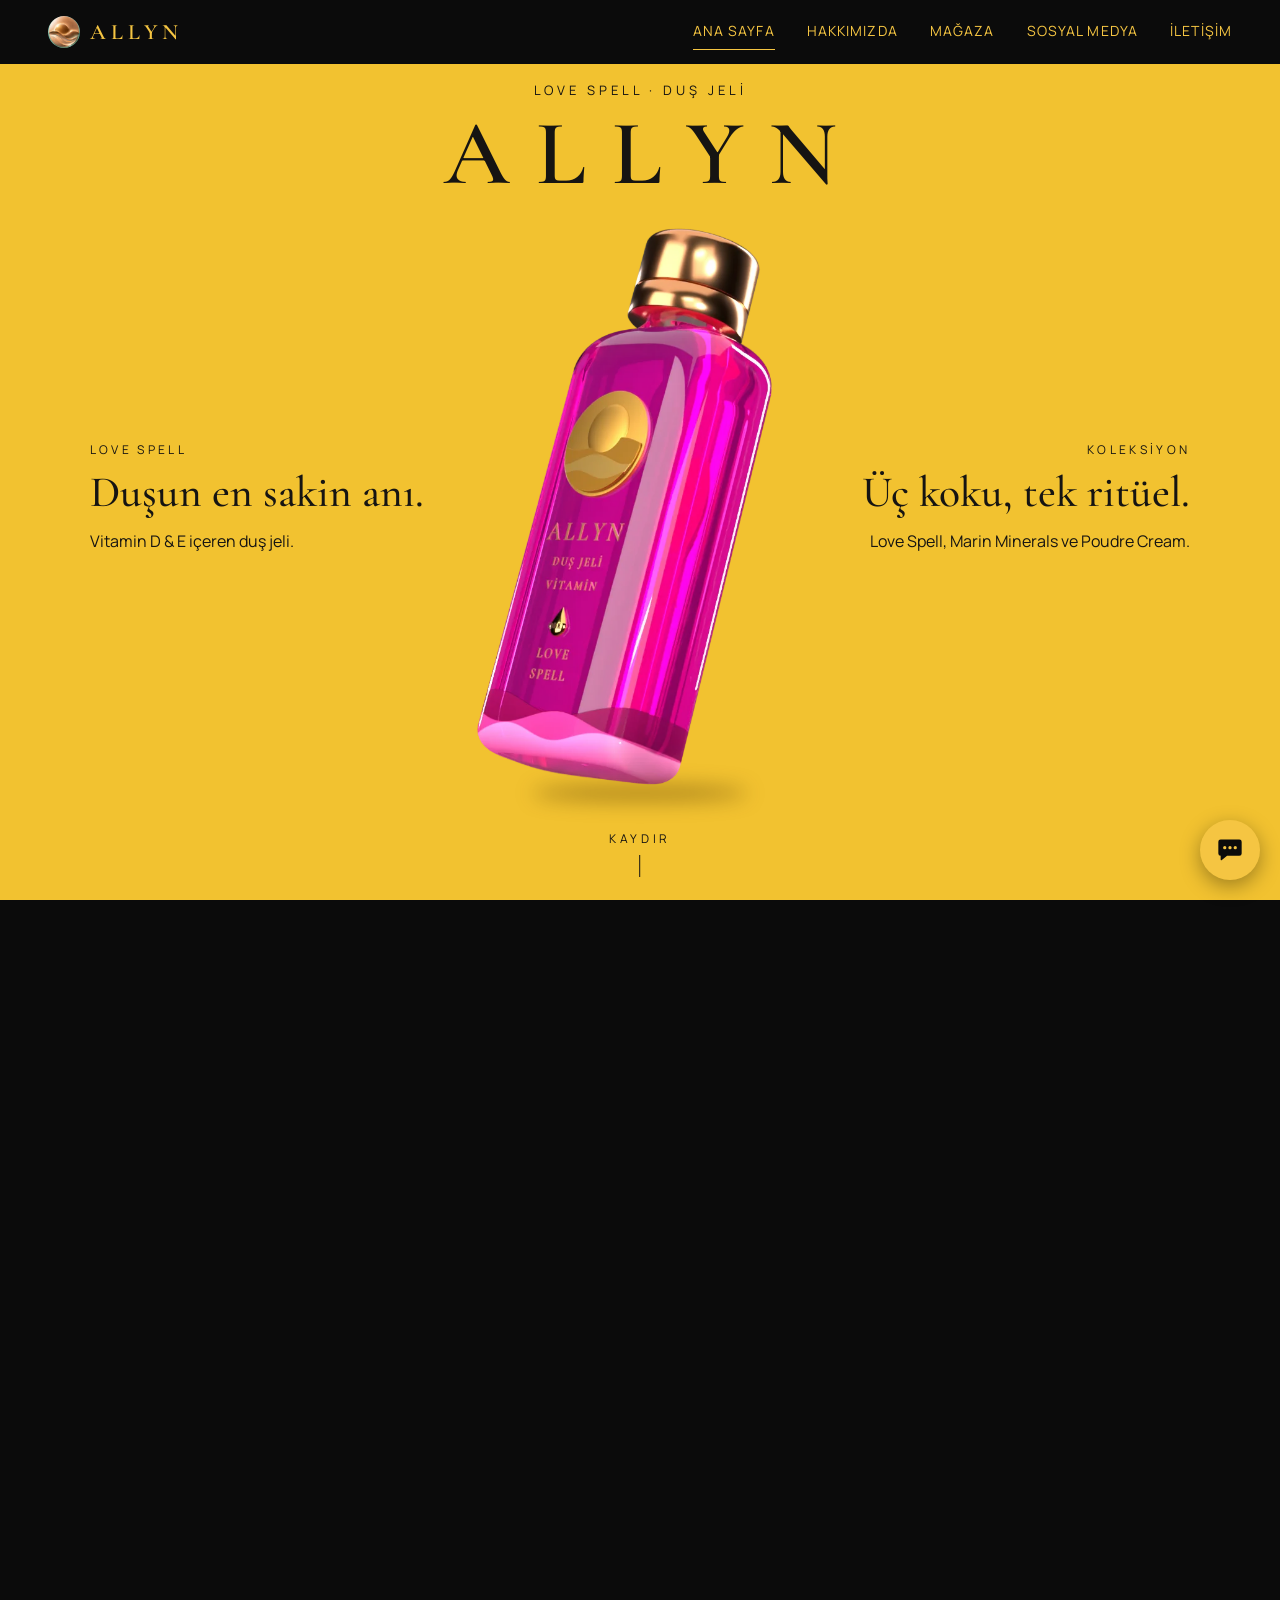
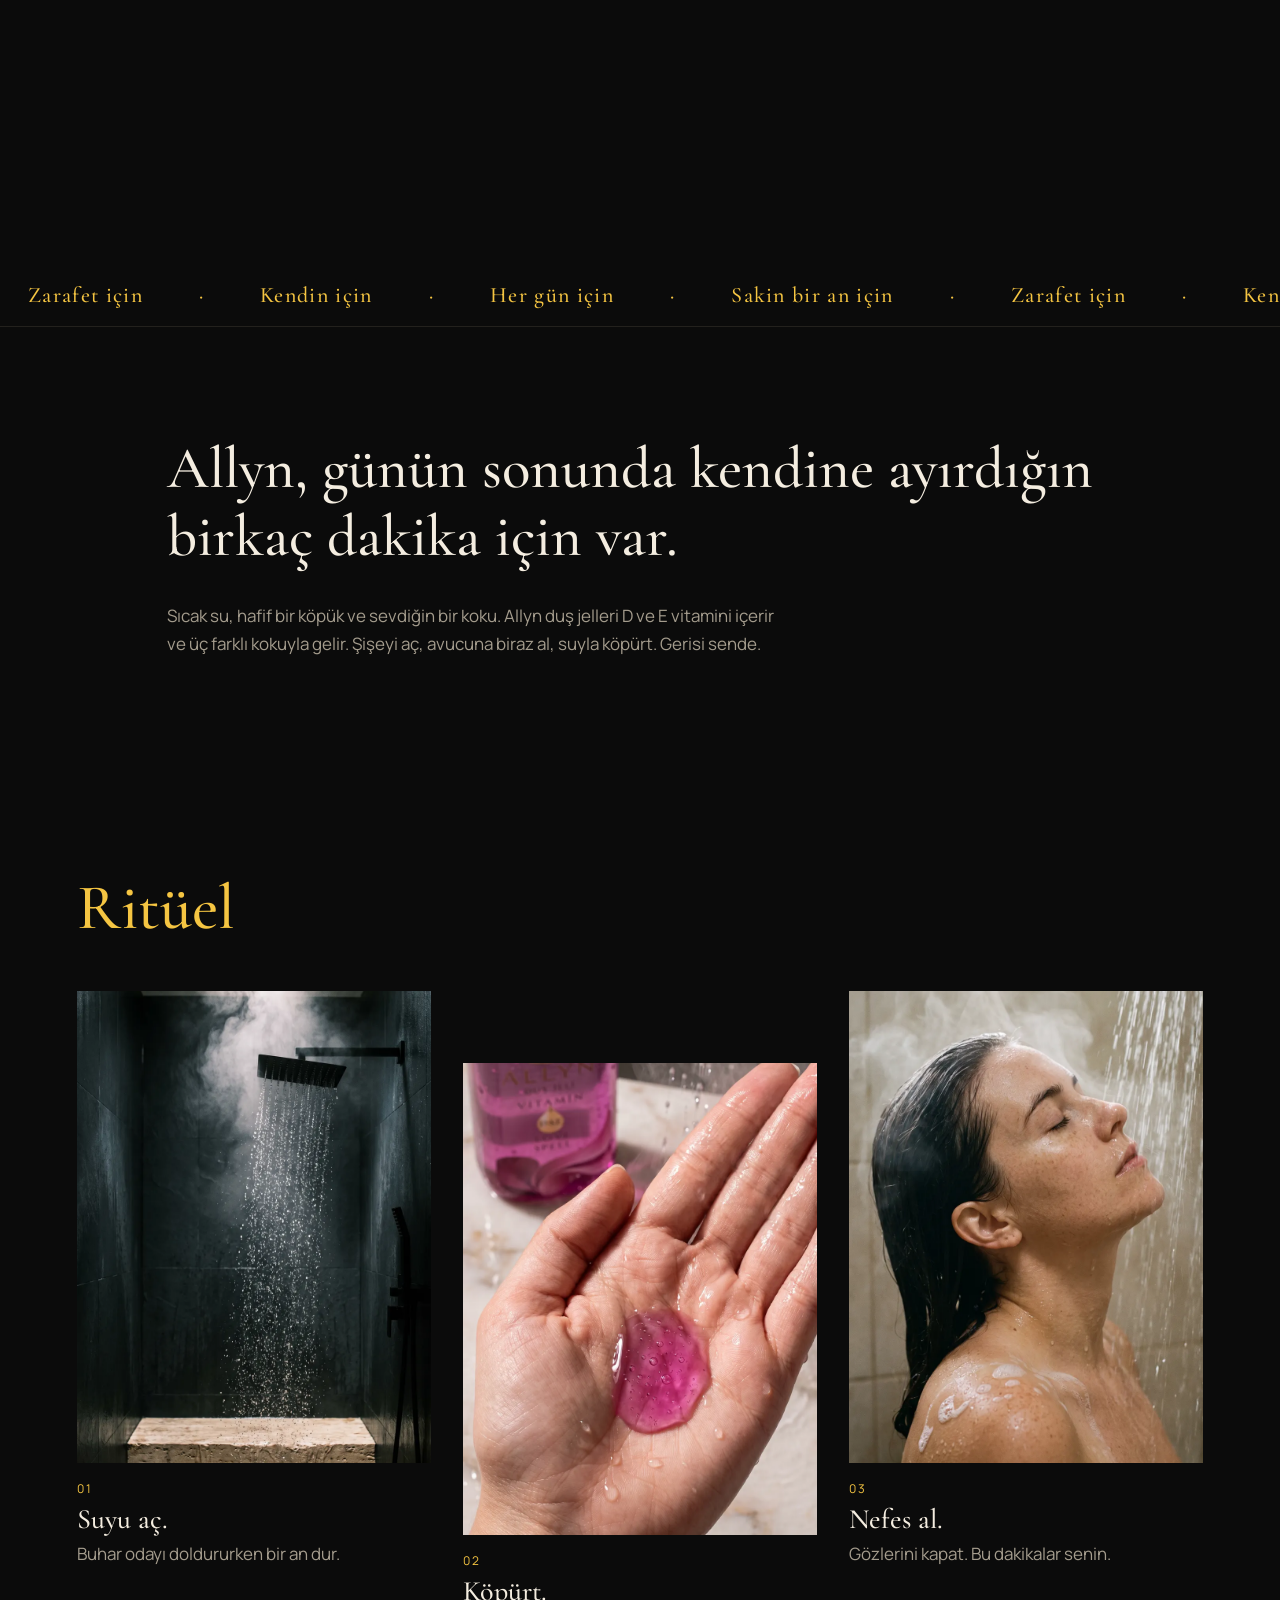
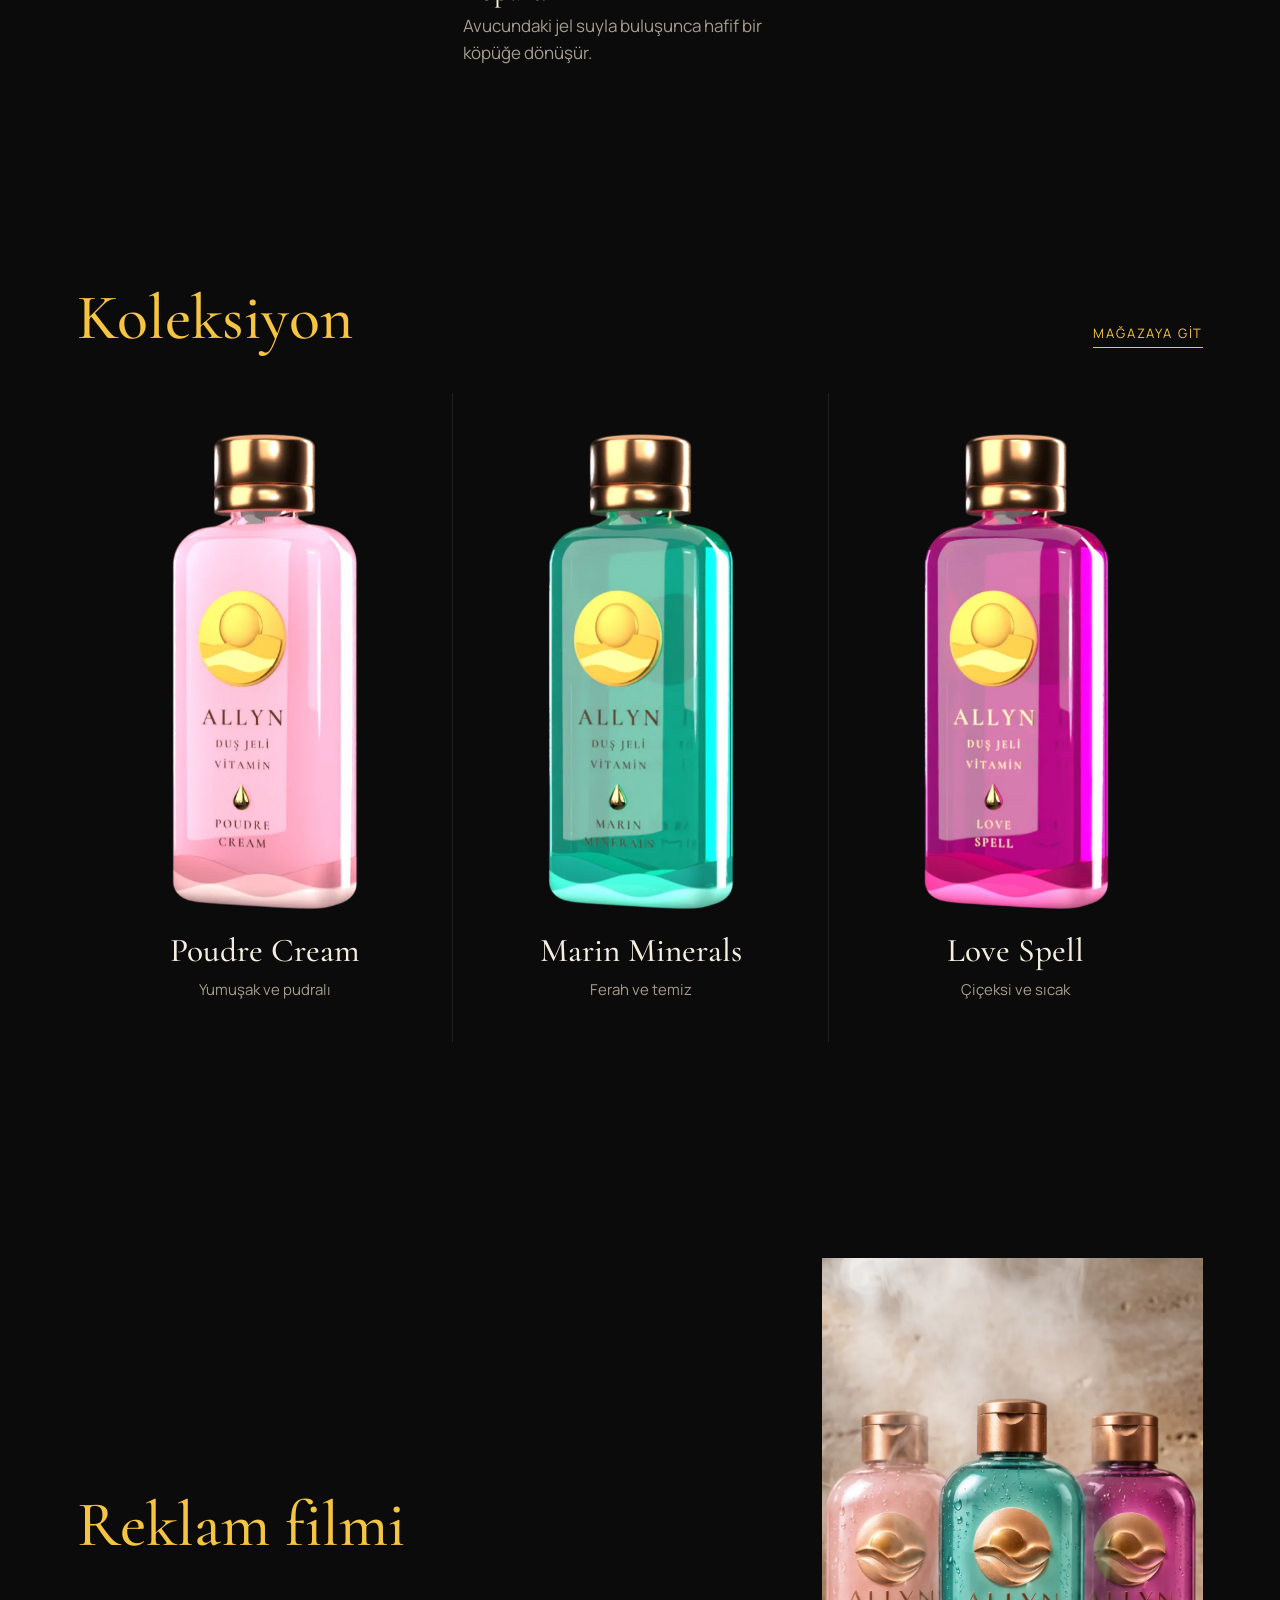
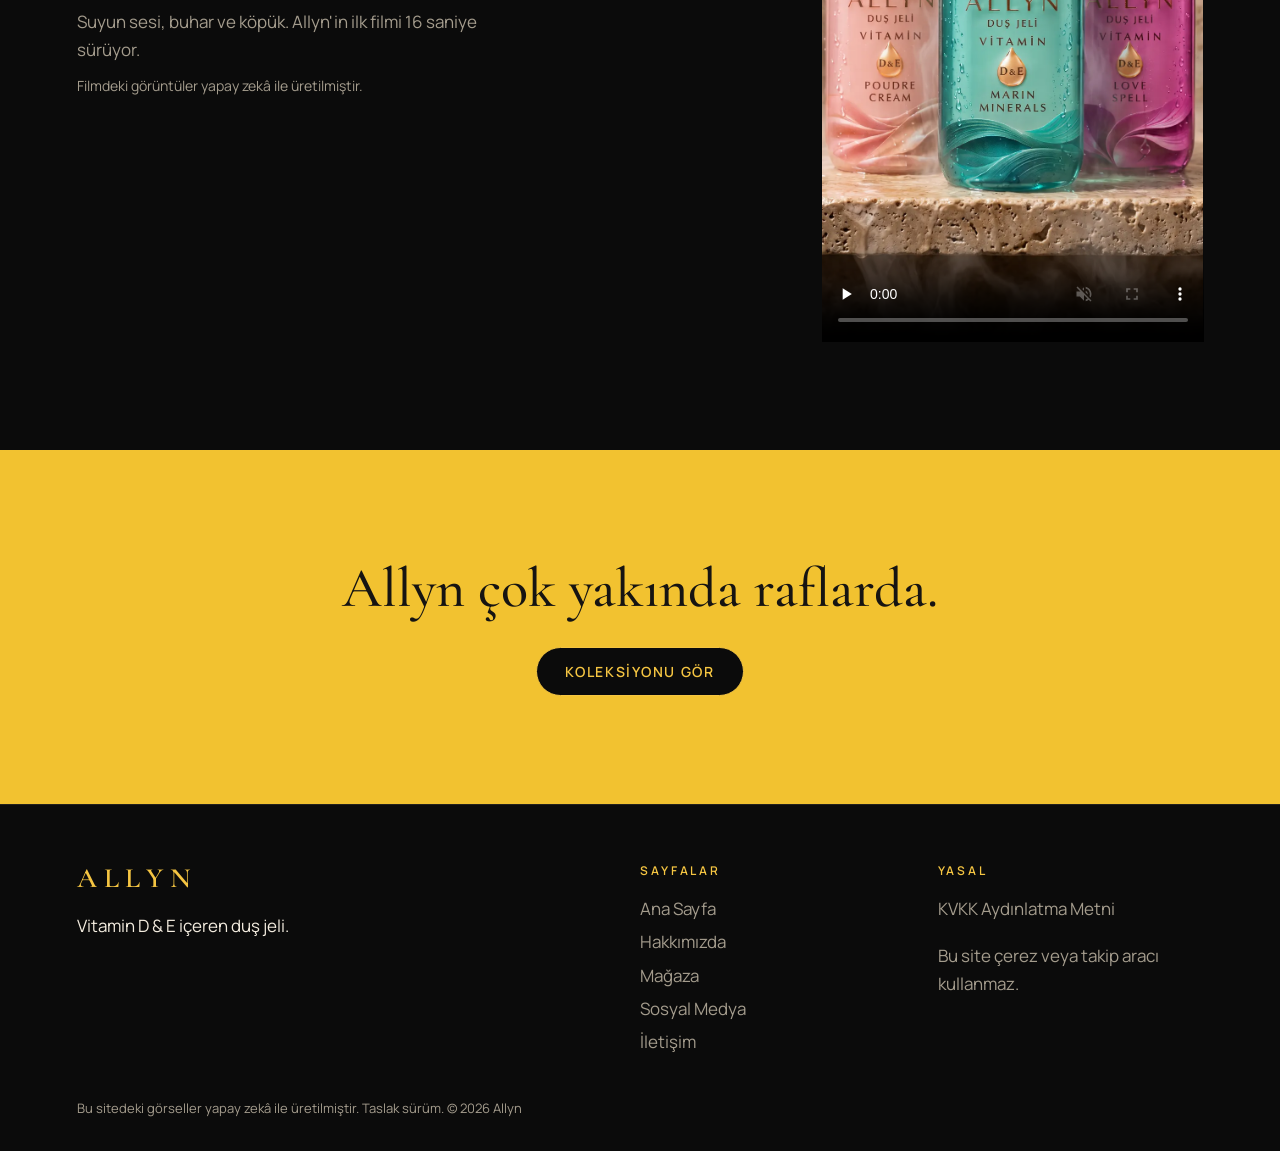
==== commit ef950f45: "Opening spin: steady, then a gradual stop over the last 90 degrees Co-Authored-By: Claude <noreply@a" ====
--- a/index.html
+++ b/index.html
@@ -23,8 +23,8 @@
     <meta property="og:image:width" content="1200" />
     <meta property="og:image:height" content="630" />
     <meta name="twitter:card" content="summary_large_image" />
-    <script type="module" crossorigin src="./assets/index-BCjYERXX.js"></script>
-    <link rel="stylesheet" crossorigin href="./assets/index-DFy4mwA5.css">
+    <script type="module" crossorigin src="./assets/index-DX60k__7.js"></script>
+    <link rel="stylesheet" crossorigin href="./assets/index-CyOjnfG1.css">
     <meta name="robots" content="noindex">
   </head>
   <body>
--- a/assets/index-CyOjnfG1.css
+++ b/assets/index-CyOjnfG1.css
@@ -0,0 +1 @@
+@font-face{font-family:Cormorant Garamond;font-style:normal;font-display:swap;font-weight:500;src:url(./cormorant-garamond-cyrillic-ext-500-normal-Yta7XZ9C.woff2) format("woff2"),url(./cormorant-garamond-cyrillic-ext-500-normal-lsPpqi9g.woff) format("woff");unicode-range:U+0460-052F,U+1C80-1C8A,U+20B4,U+2DE0-2DFF,U+A640-A69F,U+FE2E-FE2F}@font-face{font-family:Cormorant Garamond;font-style:normal;font-display:swap;font-weight:500;src:url(./cormorant-garamond-cyrillic-500-normal-CyAY5ZLS.woff2) format("woff2"),url(./cormorant-garamond-cyrillic-500-normal-DkJXBcIH.woff) format("woff");unicode-range:U+0301,U+0400-045F,U+0490-0491,U+04B0-04B1,U+2116}@font-face{font-family:Cormorant Garamond;font-style:normal;font-display:swap;font-weight:500;src:url(./cormorant-garamond-vietnamese-500-normal-BZGLGj12.woff2) format("woff2"),url(./cormorant-garamond-vietnamese-500-normal-DqXqCC0q.woff) format("woff");unicode-range:U+0102-0103,U+0110-0111,U+0128-0129,U+0168-0169,U+01A0-01A1,U+01AF-01B0,U+0300-0301,U+0303-0304,U+0308-0309,U+0323,U+0329,U+1EA0-1EF9,U+20AB}@font-face{font-family:Cormorant Garamond;font-style:normal;font-display:swap;font-weight:500;src:url(./cormorant-garamond-latin-ext-500-normal-CH1kM7og.woff2) format("woff2"),url(./cormorant-garamond-latin-ext-500-normal-DYeaGGzO.woff) format("woff");unicode-range:U+0100-02BA,U+02BD-02C5,U+02C7-02CC,U+02CE-02D7,U+02DD-02FF,U+0304,U+0308,U+0329,U+1D00-1DBF,U+1E00-1E9F,U+1EF2-1EFF,U+2020,U+20A0-20AB,U+20AD-20C0,U+2113,U+2C60-2C7F,U+A720-A7FF}@font-face{font-family:Cormorant Garamond;font-style:normal;font-display:swap;font-weight:500;src:url(./cormorant-garamond-latin-500-normal-BsRWmXhO.woff2) format("woff2"),url(./cormorant-garamond-latin-500-normal-zIXX3Q-H.woff) format("woff");unicode-range:U+0000-00FF,U+0131,U+0152-0153,U+02BB-02BC,U+02C6,U+02DA,U+02DC,U+0304,U+0308,U+0329,U+2000-206F,U+20AC,U+2122,U+2191,U+2193,U+2212,U+2215,U+FEFF,U+FFFD}@font-face{font-family:Cormorant Garamond;font-style:normal;font-display:swap;font-weight:600;src:url(./cormorant-garamond-cyrillic-ext-600-normal-BMhMHfrj.woff2) format("woff2"),url(./cormorant-garamond-cyrillic-ext-600-normal-CsIYWmWK.woff) format("woff");unicode-range:U+0460-052F,U+1C80-1C8A,U+20B4,U+2DE0-2DFF,U+A640-A69F,U+FE2E-FE2F}@font-face{font-family:Cormorant Garamond;font-style:normal;font-display:swap;font-weight:600;src:url(./cormorant-garamond-cyrillic-600-normal-C2atO-64.woff2) format("woff2"),url(./cormorant-garamond-cyrillic-600-normal-FNmA3REe.woff) format("woff");unicode-range:U+0301,U+0400-045F,U+0490-0491,U+04B0-04B1,U+2116}@font-face{font-family:Cormorant Garamond;font-style:normal;font-display:swap;font-weight:600;src:url(./cormorant-garamond-vietnamese-600-normal-BoXdMtcr.woff2) format("woff2"),url(./cormorant-garamond-vietnamese-600-normal-C4HEjEaf.woff) format("woff");unicode-range:U+0102-0103,U+0110-0111,U+0128-0129,U+0168-0169,U+01A0-01A1,U+01AF-01B0,U+0300-0301,U+0303-0304,U+0308-0309,U+0323,U+0329,U+1EA0-1EF9,U+20AB}@font-face{font-family:Cormorant Garamond;font-style:normal;font-display:swap;font-weight:600;src:url(./cormorant-garamond-latin-ext-600-normal-DaBc-lu7.woff2) format("woff2"),url(./cormorant-garamond-latin-ext-600-normal-Dk3-quAP.woff) format("woff");unicode-range:U+0100-02BA,U+02BD-02C5,U+02C7-02CC,U+02CE-02D7,U+02DD-02FF,U+0304,U+0308,U+0329,U+1D00-1DBF,U+1E00-1E9F,U+1EF2-1EFF,U+2020,U+20A0-20AB,U+20AD-20C0,U+2113,U+2C60-2C7F,U+A720-A7FF}@font-face{font-family:Cormorant Garamond;font-style:normal;font-display:swap;font-weight:600;src:url(./cormorant-garamond-latin-600-normal-Co1r35X9.woff2) format("woff2"),url(./cormorant-garamond-latin-600-normal-2CBVLo0M.woff) format("woff");unicode-range:U+0000-00FF,U+0131,U+0152-0153,U+02BB-02BC,U+02C6,U+02DA,U+02DC,U+0304,U+0308,U+0329,U+2000-206F,U+20AC,U+2122,U+2191,U+2193,U+2212,U+2215,U+FEFF,U+FFFD}@font-face{font-family:Manrope;font-style:normal;font-display:swap;font-weight:400;src:url([data-uri]) format("woff2"),url([data-uri]) format("woff");unicode-range:U+0460-052F,U+1C80-1C8A,U+20B4,U+2DE0-2DFF,U+A640-A69F,U+FE2E-FE2F}@font-face{font-family:Manrope;font-style:normal;font-display:swap;font-weight:400;src:url(./manrope-cyrillic-400-normal-BMzJvInZ.woff2) format("woff2"),url(./manrope-cyrillic-400-normal-Dvx59UGC.woff) format("woff");unicode-range:U+0301,U+0400-045F,U+0490-0491,U+04B0-04B1,U+2116}@font-face{font-family:Manrope;font-style:normal;font-display:swap;font-weight:400;src:url(./manrope-greek-400-normal-CM4qok81.woff2) format("woff2"),url(./manrope-greek-400-normal-DuX9RsAR.woff) format("woff");unicode-range:U+0370-0377,U+037A-037F,U+0384-038A,U+038C,U+038E-03A1,U+03A3-03FF}@font-face{font-family:Manrope;font-style:normal;font-display:swap;font-weight:400;src:url(./manrope-vietnamese-400-normal-DHb3EETF.woff2) format("woff2"),url(./manrope-vietnamese-400-normal-D7E_mLGF.woff) format("woff");unicode-range:U+0102-0103,U+0110-0111,U+0128-0129,U+0168-0169,U+01A0-01A1,U+01AF-01B0,U+0300-0301,U+0303-0304,U+0308-0309,U+0323,U+0329,U+1EA0-1EF9,U+20AB}@font-face{font-family:Manrope;font-style:normal;font-display:swap;font-weight:400;src:url(./manrope-latin-ext-400-normal-CMDvPJRp.woff2) format("woff2"),url(./manrope-latin-ext-400-normal-C-X6QNXX.woff) format("woff");unicode-range:U+0100-02BA,U+02BD-02C5,U+02C7-02CC,U+02CE-02D7,U+02DD-02FF,U+0304,U+0308,U+0329,U+1D00-1DBF,U+1E00-1E9F,U+1EF2-1EFF,U+2020,U+20A0-20AB,U+20AD-20C0,U+2113,U+2C60-2C7F,U+A720-A7FF}@font-face{font-family:Manrope;font-style:normal;font-display:swap;font-weight:400;src:url(./manrope-latin-400-normal-PaqtzbVb.woff2) format("woff2"),url(./manrope-latin-400-normal-8tf8FM3T.woff) format("woff");unicode-range:U+0000-00FF,U+0131,U+0152-0153,U+02BB-02BC,U+02C6,U+02DA,U+02DC,U+0304,U+0308,U+0329,U+2000-206F,U+20AC,U+2122,U+2191,U+2193,U+2212,U+2215,U+FEFF,U+FFFD}@font-face{font-family:Manrope;font-style:normal;font-display:swap;font-weight:600;src:url([data-uri]) format("woff2"),url([data-uri]) format("woff");unicode-range:U+0460-052F,U+1C80-1C8A,U+20B4,U+2DE0-2DFF,U+A640-A69F,U+FE2E-FE2F}@font-face{font-family:Manrope;font-style:normal;font-display:swap;font-weight:600;src:url(./manrope-cyrillic-600-normal-DvRl3Mj-.woff2) format("woff2"),url(./manrope-cyrillic-600-normal-It4mZcQk.woff) format("woff");unicode-range:U+0301,U+0400-045F,U+0490-0491,U+04B0-04B1,U+2116}@font-face{font-family:Manrope;font-style:normal;font-display:swap;font-weight:600;src:url(./manrope-greek-600-normal-BoRV6lzK.woff2) format("woff2"),url(./manrope-greek-600-normal-CF2i9ZRY.woff) format("woff");unicode-range:U+0370-0377,U+037A-037F,U+0384-038A,U+038C,U+038E-03A1,U+03A3-03FF}@font-face{font-family:Manrope;font-style:normal;font-display:swap;font-weight:600;src:url(./manrope-vietnamese-600-normal-C1J5PCl_.woff2) format("woff2"),url(./manrope-vietnamese-600-normal-lA7a_7Ok.woff) format("woff");unicode-range:U+0102-0103,U+0110-0111,U+0128-0129,U+0168-0169,U+01A0-01A1,U+01AF-01B0,U+0300-0301,U+0303-0304,U+0308-0309,U+0323,U+0329,U+1EA0-1EF9,U+20AB}@font-face{font-family:Manrope;font-style:normal;font-display:swap;font-weight:600;src:url(./manrope-latin-ext-600-normal-_gBojHdJ.woff2) format("woff2"),url(./manrope-latin-ext-600-normal-u5Pl7hTU.woff) format("woff");unicode-range:U+0100-02BA,U+02BD-02C5,U+02C7-02CC,U+02CE-02D7,U+02DD-02FF,U+0304,U+0308,U+0329,U+1D00-1DBF,U+1E00-1E9F,U+1EF2-1EFF,U+2020,U+20A0-20AB,U+20AD-20C0,U+2113,U+2C60-2C7F,U+A720-A7FF}@font-face{font-family:Manrope;font-style:normal;font-display:swap;font-weight:600;src:url(./manrope-latin-600-normal-4f0koTD-.woff2) format("woff2"),url(./manrope-latin-600-normal-BqgrALkZ.woff) format("woff");unicode-range:U+0000-00FF,U+0131,U+0152-0153,U+02BB-02BC,U+02C6,U+02DA,U+02DC,U+0304,U+0308,U+0329,U+2000-206F,U+20AC,U+2122,U+2191,U+2193,U+2212,U+2215,U+FEFF,U+FFFD}:root{--black: #0b0b0b;--ink: #161412;--gold: #f5c542;--yellow: #f2c230;--cream: #f4ede0;--muted: #a49c8d;--serif: "Cormorant Garamond", Georgia, serif;--sans: "Manrope", system-ui, sans-serif;--nav-h: 64px}*{box-sizing:border-box}html{scroll-behavior:smooth}body{margin:0;background:var(--black);color:var(--cream);font:400 17px/1.6 var(--sans);-webkit-font-smoothing:antialiased}img,video{display:block;max-width:100%;height:auto}a{color:inherit}h1,h2,h3{font-family:var(--serif);font-weight:500;line-height:1.1;margin:0}:focus-visible{outline:2px solid var(--gold);outline-offset:3px}.nav{position:sticky;top:0;z-index:20;height:var(--nav-h);display:flex;align-items:center;justify-content:space-between;gap:24px;padding:0 clamp(16px,4vw,48px);background:var(--black);color:var(--gold)}.nav-brand{display:flex;align-items:center;gap:10px;text-decoration:none;font:600 22px/1 var(--serif);letter-spacing:.22em}.nav-brand img{border-radius:50%}.nav nav{display:flex;gap:clamp(16px,2.5vw,36px)}.nav nav a{text-decoration:none;font-size:14px;letter-spacing:.08em;text-transform:uppercase;padding:6px 0;border-bottom:1px solid transparent;transition:border-color .2s ease-out}.nav nav a:hover,.nav nav a[aria-current=page]{border-color:var(--gold)}.nav-toggle{display:none;background:none;border:1px solid var(--gold);color:var(--gold);font:600 13px var(--sans);letter-spacing:.1em;text-transform:uppercase;padding:8px 14px;border-radius:999px}.hero{height:200vh;color:var(--ink);overflow-x:clip}.hero-pin{position:sticky;top:var(--nav-h);height:calc(100vh - var(--nav-h));display:flex;flex-direction:column}.hero-bg{position:absolute;top:0;right:0;bottom:0;left:0;background:var(--yellow);clip-path:circle(150% at 50% 58%);transition:clip-path .9s cubic-bezier(.2,.7,.2,1)}.hero-title{position:relative;z-index:2;flex:none;padding-top:1.8vh;text-align:center;transition:opacity .6s ease-out,transform .6s ease-out}.hero-title p{margin:0 0 2px;font-size:13px;letter-spacing:.3em;text-transform:uppercase}.hero-title h1{font-size:clamp(48px,7.2vw,96px);font-weight:600;letter-spacing:.28em;margin-right:-.28em}.hero-bottle{position:relative;z-index:3;flex:1;min-height:0;margin-bottom:clamp(88px,11vh,108px);display:flex;flex-direction:column;align-items:center;pointer-events:none}.hero-bottle-drop{flex:1;min-height:0;align-self:stretch;display:flex;justify-content:center;transform-origin:50% 55%}.hero-bottle-art{display:block;height:100%;width:auto;animation:float 5s ease-in-out infinite}.hero-bottle-shadow{flex:none;width:24vh;height:16px;margin-top:-1.6vh;border-radius:50%;background:#462d0066;filter:blur(10px);transition:opacity .5s ease-out}@keyframes float{50%{transform:translateY(-8px)}}.hero-sides{position:absolute;top:0;right:0;bottom:0;left:0;pointer-events:none}.hero-side{position:absolute;top:50%;width:min(30vw,340px);opacity:0;transition:opacity .4s ease-out,transform .4s ease-out}.hero-left{left:clamp(16px,7vw,120px);transform:translate(-16px,-40%)}.hero-right{right:clamp(16px,7vw,120px);transform:translate(16px,-40%);text-align:right}.hero-side.on{opacity:1;transform:translateY(-40%)}.hero-side h2{font-size:clamp(30px,3.4vw,48px);margin:8px 0 12px}.hero-side p{margin:0;font-size:16px}.kicker{font-size:12px;letter-spacing:.28em;text-transform:uppercase}.scroll-hint{position:absolute;bottom:2.6vh;left:50%;transform:translate(-50%);font-size:12px;letter-spacing:.3em;text-transform:uppercase;transition:opacity .3s ease-out}.scroll-hint:after{content:"";display:block;width:1px;height:22px;margin:6px auto 0;background:currentColor}.scroll-hint.gone{opacity:0}.dark{background:var(--black);padding:clamp(72px,12vh,140px) clamp(16px,6vw,96px)}.section-title{font-size:clamp(36px,5vw,64px);color:var(--gold);margin-bottom:48px}.manifesto{max-width:1100px;margin:0 auto}.manifesto .big{font:500 clamp(32px,4.6vw,64px)/1.15 var(--serif);margin:0 0 32px}.manifesto .body{max-width:62ch;color:var(--muted);margin:0}.ritual-grid{display:grid;grid-template-columns:repeat(3,1fr);gap:clamp(16px,2.5vw,32px)}.ritual-item{margin:0}.ritual-item img{aspect-ratio:3 / 4;object-fit:cover;width:100%}.ritual-item figcaption{padding-top:16px;color:var(--muted)}.ritual-item figcaption span{display:block;color:var(--gold);font-size:12px;letter-spacing:.2em}.ritual-item figcaption strong{display:block;font:500 28px/1.2 var(--serif);color:var(--cream);margin:4px 0}.gold-cta{background:var(--yellow);color:var(--ink);text-align:center;padding:clamp(72px,12vh,120px) 16px}.gold-cta h2{font-size:clamp(32px,4.5vw,56px);margin-bottom:28px}.btn{display:inline-block;background:var(--black);color:var(--gold);border:1px solid var(--gold);font:600 14px var(--sans);letter-spacing:.12em;text-transform:uppercase;text-decoration:none;padding:14px 28px;border-radius:999px;cursor:pointer;transition:scale .15s ease-out,background .2s ease-out}.btn:active{scale:.97}.btn-soon{cursor:not-allowed;opacity:.6}.page{min-height:70vh;max-width:1200px;margin:0 auto}.page-title{font-size:clamp(44px,6vw,80px);color:var(--gold);margin-bottom:24px}.page-lead{color:var(--muted);max-width:60ch;margin:0 0 48px}.page-split{display:grid;grid-template-columns:1fr 1fr;gap:clamp(24px,5vw,72px);align-items:start;margin-top:32px}.page-split>img{aspect-ratio:4 / 5;object-fit:cover;width:100%}.prose{max-width:60ch}.prose .lead{font:500 clamp(26px,3vw,36px)/1.25 var(--serif);margin-top:0}.prose-page{max-width:760px}.prose-page h2{font-size:28px;color:var(--gold);margin:36px 0 8px}.draft{color:var(--gold);font-size:14px;border-left:2px solid var(--gold);padding-left:12px}.muted{color:var(--muted)}.small{font-size:14px}.social-grid{display:grid;grid-template-columns:repeat(3,1fr);gap:24px}.social-card{border:1px solid #2c2a26;padding:32px;display:flex;flex-direction:column;gap:12px}.social-card strong{font:500 32px var(--serif);color:var(--gold)}.form{display:flex;flex-direction:column;gap:18px}.form label{display:flex;flex-direction:column;gap:6px;font-size:14px;letter-spacing:.04em}.form input,.form textarea{font:inherit;color:var(--cream);background:var(--ink);border:1px solid #3a362f;border-radius:6px;padding:12px 14px}.form input:focus,.form textarea:focus{border-color:var(--gold);outline:none}.form .btn{align-self:flex-start}.footer{background:var(--black);border-top:1px solid #23211d;padding:56px clamp(16px,6vw,96px) 32px}.footer-cols{display:grid;grid-template-columns:2fr 1fr 1fr;gap:32px}.footer-brand{font:600 28px var(--serif);letter-spacing:.24em;color:var(--gold)}.footer h4{font-size:12px;letter-spacing:.24em;text-transform:uppercase;color:var(--gold);margin:0 0 12px}.footer a{display:block;text-decoration:none;color:var(--muted);padding:3px 0}.footer a:hover{color:var(--cream)}.footer-note{margin:40px 0 0;font-size:13px;color:var(--muted)}.chat{position:fixed;right:20px;bottom:20px;z-index:30;display:flex;flex-direction:column;align-items:flex-end;gap:12px}.chat-btn{width:60px;height:60px;border-radius:50%;border:none;background:var(--gold);color:var(--black);display:grid;place-items:center;cursor:pointer;box-shadow:0 6px 20px #00000059;transition:scale .15s ease-out}.chat-btn:active{scale:.95}.chat-btn svg path{fill:var(--black)}.chat-btn svg circle{fill:var(--gold)}.chat-panel{width:260px;background:var(--black);color:var(--cream);border:1px solid var(--gold);border-radius:14px;padding:18px;animation:pop .2s ease-out}.chat-panel strong{color:var(--gold);font-family:var(--serif);font-size:22px}.chat-panel p{margin:6px 0 0;font-size:14px}@keyframes pop{0%{opacity:0;transform:scale(.97) translateY(6px)}}.reveal{opacity:0;transform:translateY(18px) scale(.97);transition:opacity .7s ease-out,transform .7s ease-out}.reveal.is-visible{opacity:1;transform:none}@media (prefers-reduced-motion: reduce){html{scroll-behavior:auto}.reveal,.hero-side{transition:none}.reveal{opacity:1;transform:none}}@media (max-width: 800px){.nav-toggle{display:block}.nav nav{display:none;position:absolute;top:var(--nav-h);left:0;right:0;flex-direction:column;gap:0;background:var(--black);padding:8px 16px 20px}.nav nav.open{display:flex}.nav nav a{padding:12px 0}.hero-title h1{letter-spacing:.2em;margin-right:-.2em}.hero-side{width:auto;left:16px;right:16px;top:auto;bottom:5vh;text-align:center;transform:translateY(12px)}.scroll-hint,.hero-right{display:none}.hero-side.on{transform:none}.hero-side h2{font-size:30px;margin:4px 0 6px}.ritual-grid,.social-grid,.page-split,.footer-cols{grid-template-columns:1fr}}.marquee{overflow:hidden;background:var(--black);color:var(--gold);border-bottom:1px solid #23211d;padding:20px 0}.marquee-track{display:flex;width:max-content;animation:marquee 48s linear infinite}.marquee span{font:500 22px/1 var(--serif);letter-spacing:.06em;padding:0 28px;white-space:nowrap}.marquee span:after{content:"·";margin-left:56px}@keyframes marquee{to{transform:translate(-50%)}}:is(.ritual,.collection,.film)>*{max-width:1280px;margin-inline:auto}.section-head{display:flex;align-items:baseline;justify-content:space-between;gap:24px;margin-bottom:40px}.section-head .section-title{margin:0}.text-link{color:var(--gold);text-decoration:none;font-size:13px;letter-spacing:.14em;text-transform:uppercase;border-bottom:1px solid currentColor;padding-bottom:4px;white-space:nowrap}.trio{display:grid;grid-template-columns:repeat(3,1fr)}.trio-panel{padding:28px 16px 40px;text-align:center;border-left:1px solid #23211d;transition:background .3s ease-out}.trio-panel:first-child{border-left:0}.trio-shot{position:relative;height:clamp(250px,40vw,500px);margin-bottom:12px;transition:transform .35s ease-out}.trio-shot img{position:absolute;top:0;right:0;bottom:0;left:0;width:100%;height:100%;object-fit:contain;transition:opacity .3s ease-out}.trio-shot .front{opacity:0}.trio-link{display:block;text-decoration:none}.trio-panel strong,.trio-panel h2{display:block;font:500 clamp(20px,2.6vw,34px)/1.1 var(--serif);color:var(--cream);transition:color .2s ease-out}.trio-panel span,.trio-panel p{display:block;margin:8px 0 0;color:var(--muted);font-size:clamp(12px,1.2vw,15px)}.trio-panel .btn{margin-top:20px}.trio-panel:is(:hover,:focus-within){background:#141310}.trio-panel:is(:hover,:focus-within) .trio-shot{transform:translateY(-10px) scale(1.04)}.trio-panel:is(:hover,:focus-within) .trio-shot img{opacity:0}.trio-panel:is(:hover,:focus-within) .trio-shot .front{opacity:1}.trio-panel:is(:hover,:focus-within) :is(strong,h2){color:var(--gold)}.film-split{display:grid;grid-template-columns:1fr auto;align-items:center;gap:clamp(24px,6vw,96px)}.film-split video{max-height:76vh;width:auto}.film-copy p{color:var(--muted);max-width:44ch;margin:0 0 12px}@media (min-width: 801px){.ritual-item:nth-child(2){margin-top:72px}}@media (max-width: 800px){.trio-panel{padding-left:6px;padding-right:6px}.trio-panel .btn{padding:10px 14px;font-size:11px}.film-split{grid-template-columns:1fr}.film-split video{margin:0 auto}}@media (prefers-reduced-motion: reduce){.marquee-track{animation:none}}.nav,.chat{transition:opacity .5s ease-out}html:is([data-intro=black],[data-intro=drop]) :is(.nav,.chat){opacity:0;pointer-events:none}html:is([data-intro=black],[data-intro=drop]) .hero-bg{clip-path:circle(0% at 50% 58%)}html:is([data-intro=black],[data-intro=drop]) :is(.hero-title,.hero-side,.scroll-hint,.hero-bottle-shadow){opacity:0}html:is([data-intro=black],[data-intro=drop]) .hero-title{transform:translateY(10px)}html[data-intro=black] .hero-bottle-drop{opacity:0}html:is([data-intro=drop],[data-intro=landed]) .hero-bottle-drop{animation:drop-in 1.2s both}html[data-intro] .hero-bottle-art{animation:none}html[data-intro=landed] .hero-title{transition-delay:1.15s}html[data-intro=landed] .hero-side{transition-delay:1.5s}html[data-intro=landed] .scroll-hint{transition-delay:2.5s;transition-duration:.6s}@keyframes drop-in{0%{opacity:0;transform:scale(4.2) rotate(-16deg);animation-timing-function:cubic-bezier(.55,0,.9,.45)}12%{opacity:1}68%{opacity:1;transform:scale(.95) rotate(1.5deg);animation-timing-function:ease-out}84%{transform:scale(1.03) rotate(-.6deg);animation-timing-function:ease-in-out}to{opacity:1;transform:scale(1) rotate(0)}}@media (max-width: 800px){.hero-bottle{margin-bottom:168px}.hero-bottle-shadow{width:20vh}}@media (prefers-reduced-motion: reduce){.hero-bottle-art{animation:none}}
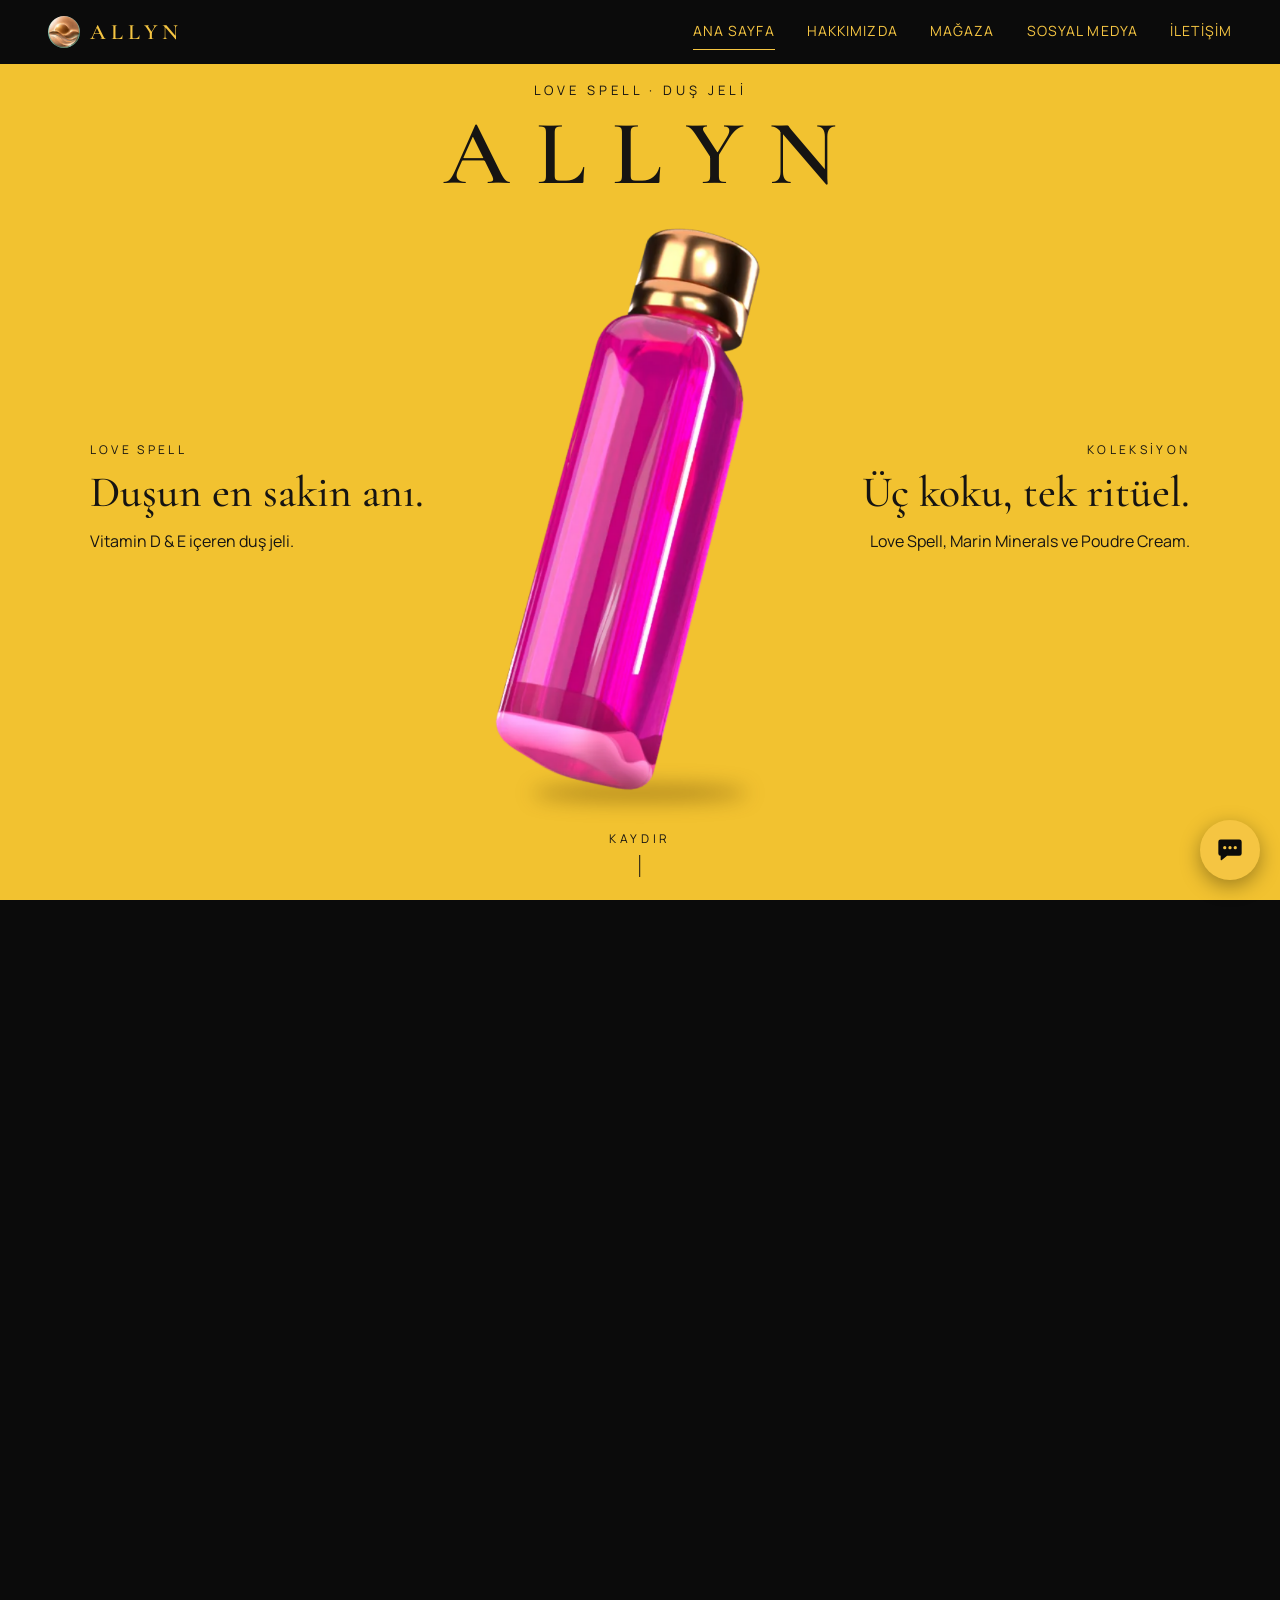
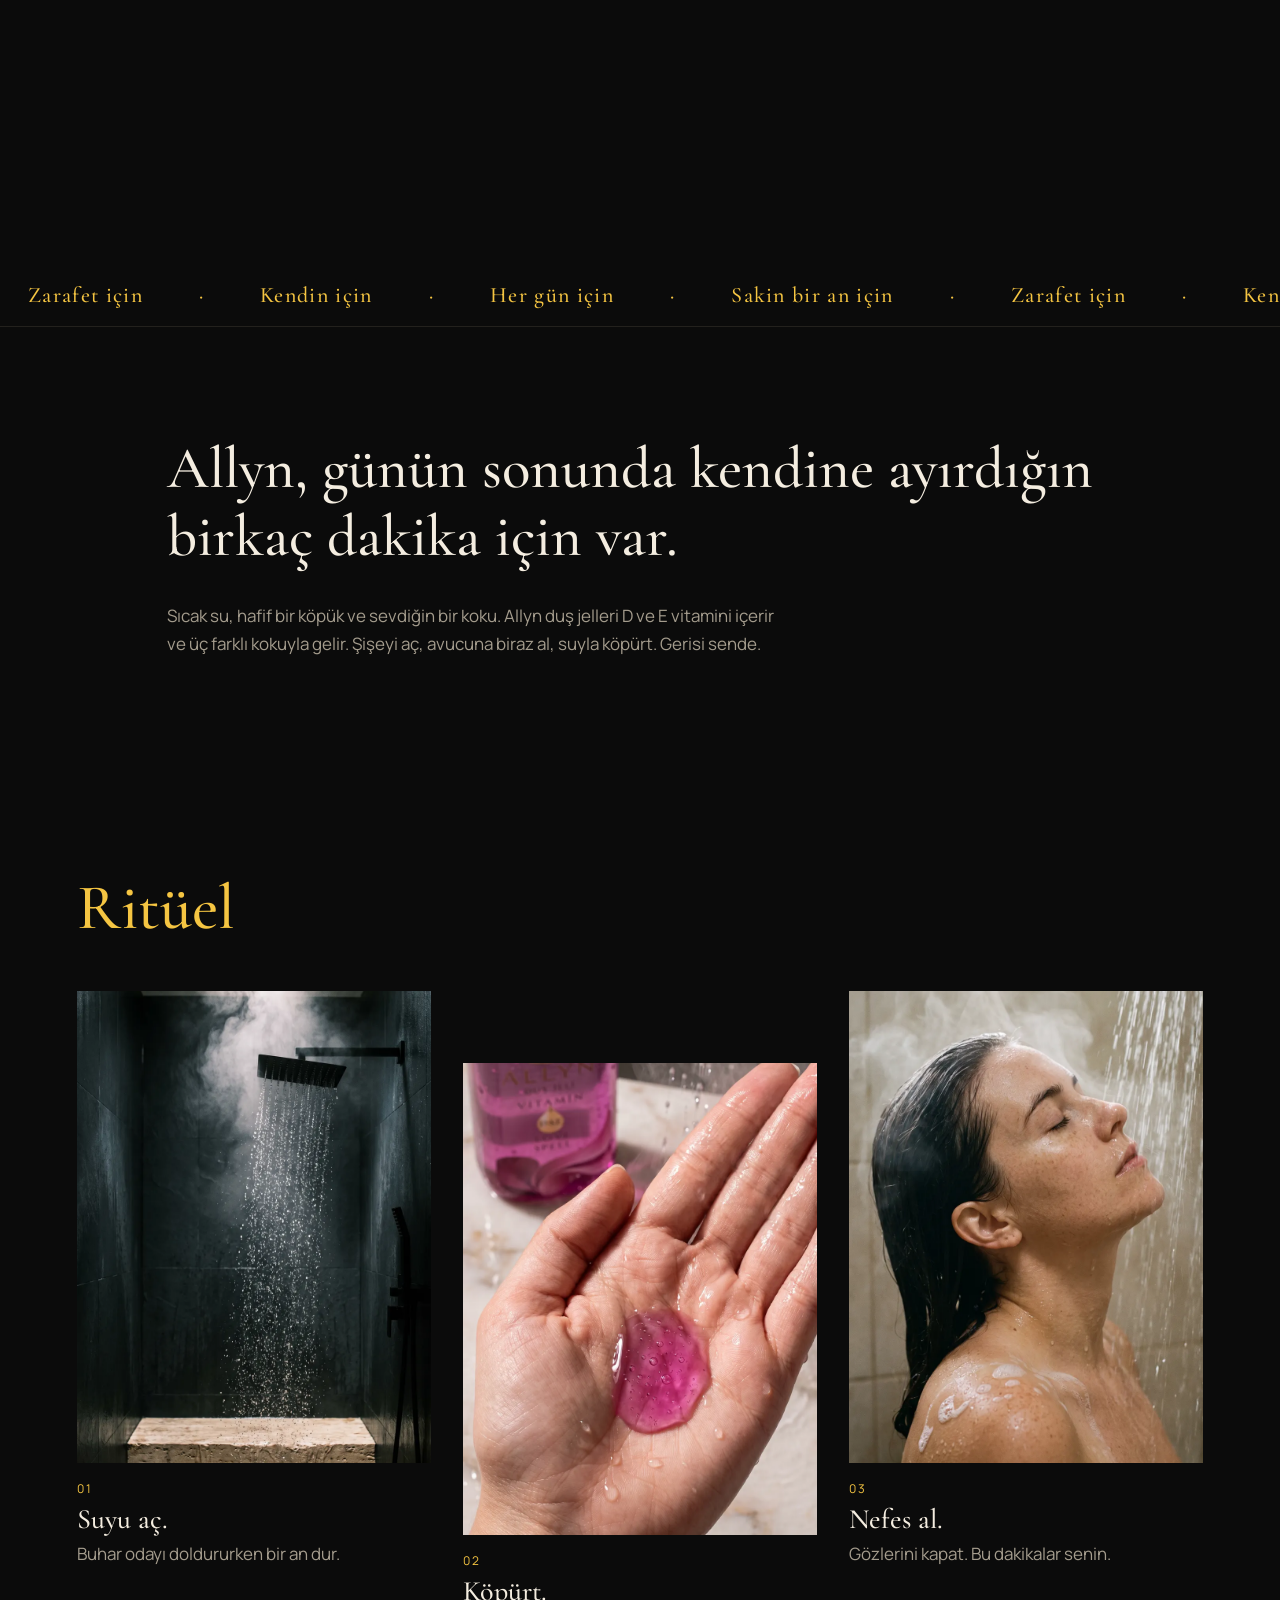
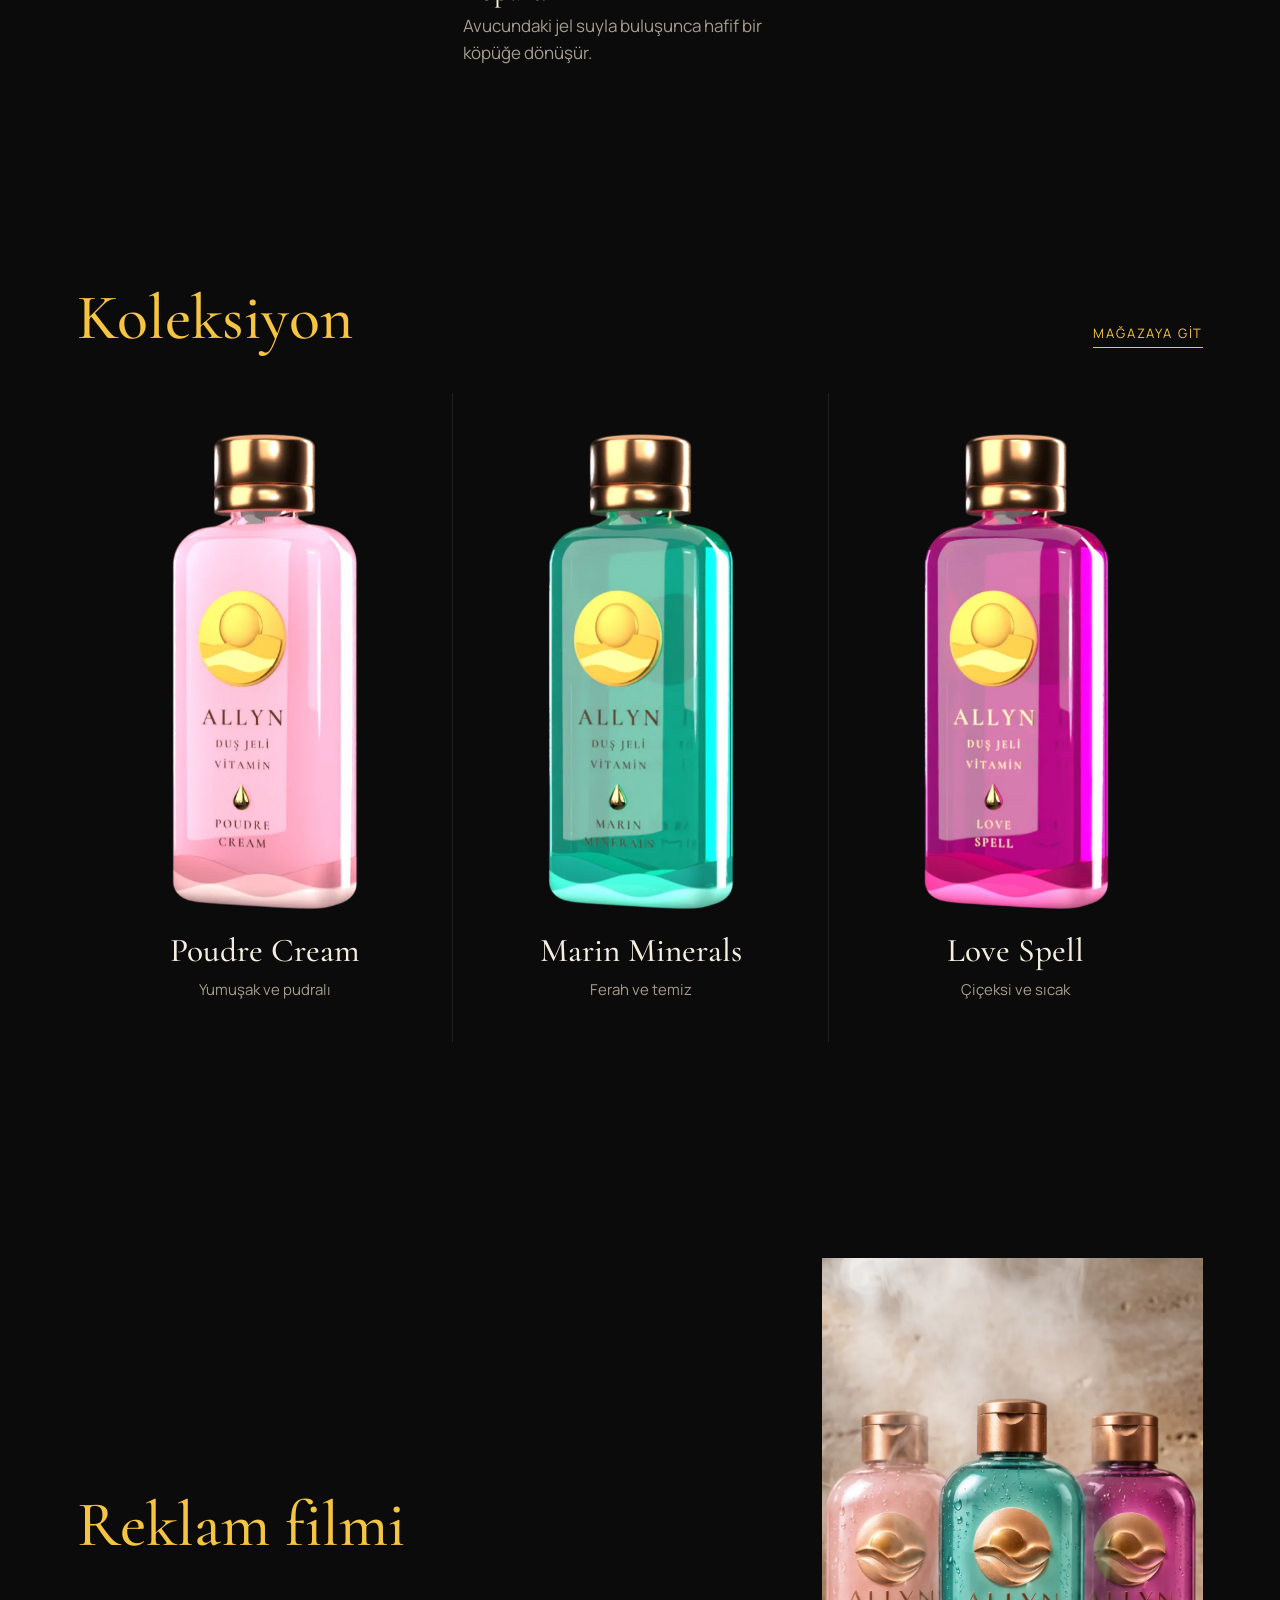
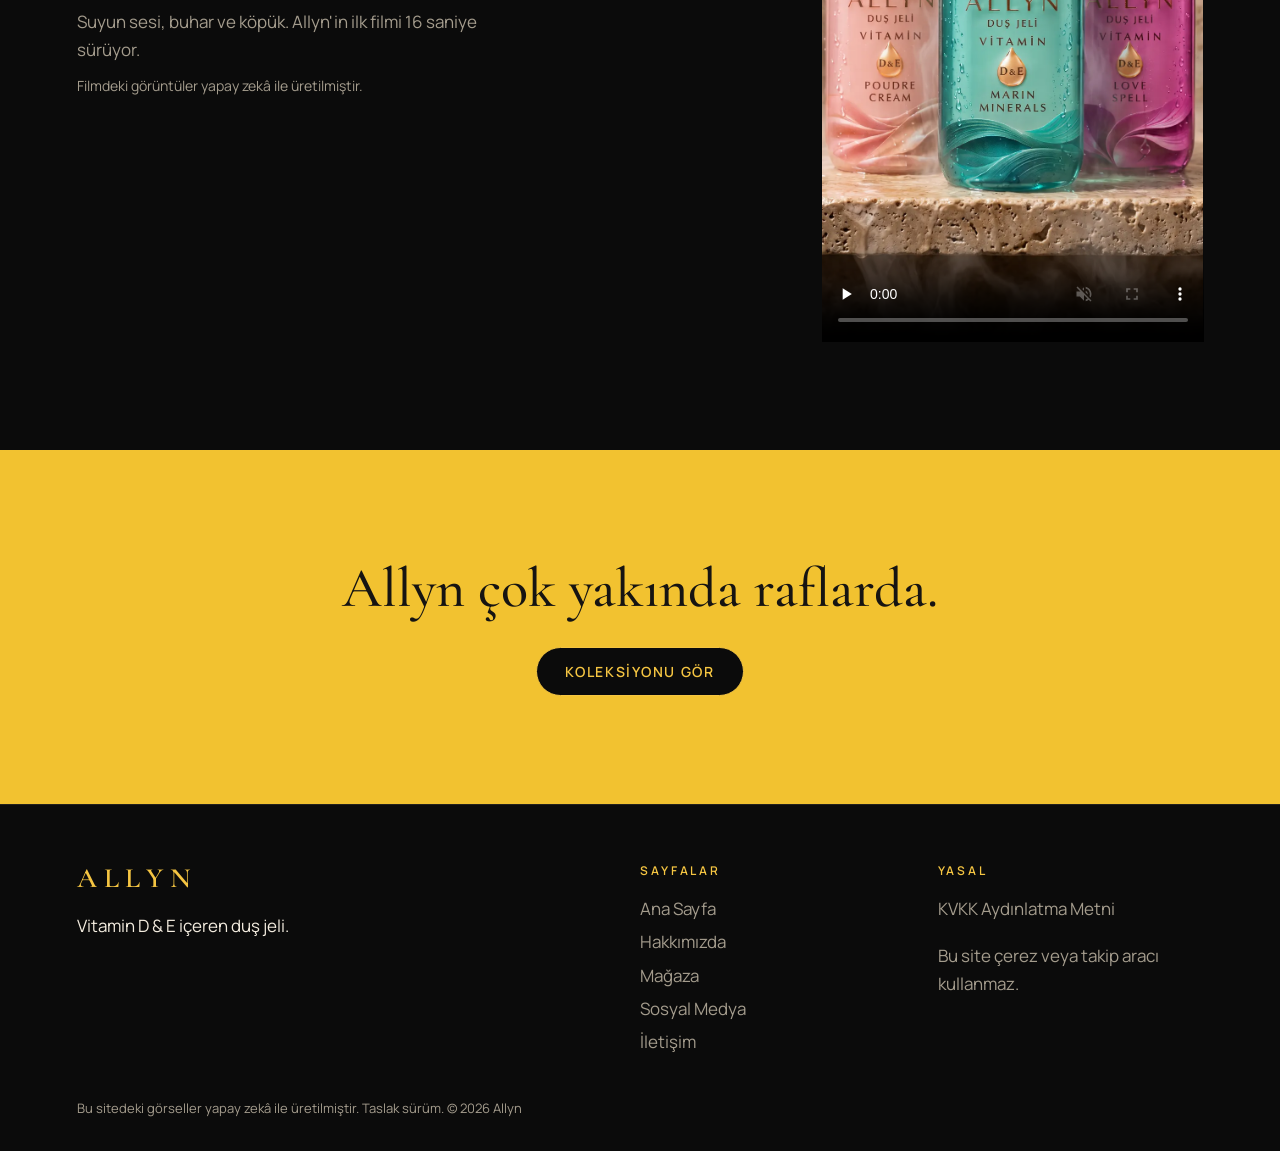
==== commit 0d743b69: "Opening: bottle starts out of focus and sharpens as it lands Co-Authored-By: Claude <noreply@anthrop" ====
--- a/index.html
+++ b/index.html
@@ -23,8 +23,8 @@
     <meta property="og:image:width" content="1200" />
     <meta property="og:image:height" content="630" />
     <meta name="twitter:card" content="summary_large_image" />
-    <script type="module" crossorigin src="./assets/index-DX60k__7.js"></script>
-    <link rel="stylesheet" crossorigin href="./assets/index-CyOjnfG1.css">
+    <script type="module" crossorigin src="./assets/index-Cry0khTf.js"></script>
+    <link rel="stylesheet" crossorigin href="./assets/index-BlSCN3hV.css">
     <meta name="robots" content="noindex">
   </head>
   <body>
--- a/assets/index-BlSCN3hV.css
+++ b/assets/index-BlSCN3hV.css
@@ -0,0 +1 @@
+@font-face{font-family:Cormorant Garamond;font-style:normal;font-display:swap;font-weight:500;src:url(./cormorant-garamond-cyrillic-ext-500-normal-Yta7XZ9C.woff2) format("woff2"),url(./cormorant-garamond-cyrillic-ext-500-normal-lsPpqi9g.woff) format("woff");unicode-range:U+0460-052F,U+1C80-1C8A,U+20B4,U+2DE0-2DFF,U+A640-A69F,U+FE2E-FE2F}@font-face{font-family:Cormorant Garamond;font-style:normal;font-display:swap;font-weight:500;src:url(./cormorant-garamond-cyrillic-500-normal-CyAY5ZLS.woff2) format("woff2"),url(./cormorant-garamond-cyrillic-500-normal-DkJXBcIH.woff) format("woff");unicode-range:U+0301,U+0400-045F,U+0490-0491,U+04B0-04B1,U+2116}@font-face{font-family:Cormorant Garamond;font-style:normal;font-display:swap;font-weight:500;src:url(./cormorant-garamond-vietnamese-500-normal-BZGLGj12.woff2) format("woff2"),url(./cormorant-garamond-vietnamese-500-normal-DqXqCC0q.woff) format("woff");unicode-range:U+0102-0103,U+0110-0111,U+0128-0129,U+0168-0169,U+01A0-01A1,U+01AF-01B0,U+0300-0301,U+0303-0304,U+0308-0309,U+0323,U+0329,U+1EA0-1EF9,U+20AB}@font-face{font-family:Cormorant Garamond;font-style:normal;font-display:swap;font-weight:500;src:url(./cormorant-garamond-latin-ext-500-normal-CH1kM7og.woff2) format("woff2"),url(./cormorant-garamond-latin-ext-500-normal-DYeaGGzO.woff) format("woff");unicode-range:U+0100-02BA,U+02BD-02C5,U+02C7-02CC,U+02CE-02D7,U+02DD-02FF,U+0304,U+0308,U+0329,U+1D00-1DBF,U+1E00-1E9F,U+1EF2-1EFF,U+2020,U+20A0-20AB,U+20AD-20C0,U+2113,U+2C60-2C7F,U+A720-A7FF}@font-face{font-family:Cormorant Garamond;font-style:normal;font-display:swap;font-weight:500;src:url(./cormorant-garamond-latin-500-normal-BsRWmXhO.woff2) format("woff2"),url(./cormorant-garamond-latin-500-normal-zIXX3Q-H.woff) format("woff");unicode-range:U+0000-00FF,U+0131,U+0152-0153,U+02BB-02BC,U+02C6,U+02DA,U+02DC,U+0304,U+0308,U+0329,U+2000-206F,U+20AC,U+2122,U+2191,U+2193,U+2212,U+2215,U+FEFF,U+FFFD}@font-face{font-family:Cormorant Garamond;font-style:normal;font-display:swap;font-weight:600;src:url(./cormorant-garamond-cyrillic-ext-600-normal-BMhMHfrj.woff2) format("woff2"),url(./cormorant-garamond-cyrillic-ext-600-normal-CsIYWmWK.woff) format("woff");unicode-range:U+0460-052F,U+1C80-1C8A,U+20B4,U+2DE0-2DFF,U+A640-A69F,U+FE2E-FE2F}@font-face{font-family:Cormorant Garamond;font-style:normal;font-display:swap;font-weight:600;src:url(./cormorant-garamond-cyrillic-600-normal-C2atO-64.woff2) format("woff2"),url(./cormorant-garamond-cyrillic-600-normal-FNmA3REe.woff) format("woff");unicode-range:U+0301,U+0400-045F,U+0490-0491,U+04B0-04B1,U+2116}@font-face{font-family:Cormorant Garamond;font-style:normal;font-display:swap;font-weight:600;src:url(./cormorant-garamond-vietnamese-600-normal-BoXdMtcr.woff2) format("woff2"),url(./cormorant-garamond-vietnamese-600-normal-C4HEjEaf.woff) format("woff");unicode-range:U+0102-0103,U+0110-0111,U+0128-0129,U+0168-0169,U+01A0-01A1,U+01AF-01B0,U+0300-0301,U+0303-0304,U+0308-0309,U+0323,U+0329,U+1EA0-1EF9,U+20AB}@font-face{font-family:Cormorant Garamond;font-style:normal;font-display:swap;font-weight:600;src:url(./cormorant-garamond-latin-ext-600-normal-DaBc-lu7.woff2) format("woff2"),url(./cormorant-garamond-latin-ext-600-normal-Dk3-quAP.woff) format("woff");unicode-range:U+0100-02BA,U+02BD-02C5,U+02C7-02CC,U+02CE-02D7,U+02DD-02FF,U+0304,U+0308,U+0329,U+1D00-1DBF,U+1E00-1E9F,U+1EF2-1EFF,U+2020,U+20A0-20AB,U+20AD-20C0,U+2113,U+2C60-2C7F,U+A720-A7FF}@font-face{font-family:Cormorant Garamond;font-style:normal;font-display:swap;font-weight:600;src:url(./cormorant-garamond-latin-600-normal-Co1r35X9.woff2) format("woff2"),url(./cormorant-garamond-latin-600-normal-2CBVLo0M.woff) format("woff");unicode-range:U+0000-00FF,U+0131,U+0152-0153,U+02BB-02BC,U+02C6,U+02DA,U+02DC,U+0304,U+0308,U+0329,U+2000-206F,U+20AC,U+2122,U+2191,U+2193,U+2212,U+2215,U+FEFF,U+FFFD}@font-face{font-family:Manrope;font-style:normal;font-display:swap;font-weight:400;src:url([data-uri]) format("woff2"),url([data-uri]) format("woff");unicode-range:U+0460-052F,U+1C80-1C8A,U+20B4,U+2DE0-2DFF,U+A640-A69F,U+FE2E-FE2F}@font-face{font-family:Manrope;font-style:normal;font-display:swap;font-weight:400;src:url(./manrope-cyrillic-400-normal-BMzJvInZ.woff2) format("woff2"),url(./manrope-cyrillic-400-normal-Dvx59UGC.woff) format("woff");unicode-range:U+0301,U+0400-045F,U+0490-0491,U+04B0-04B1,U+2116}@font-face{font-family:Manrope;font-style:normal;font-display:swap;font-weight:400;src:url(./manrope-greek-400-normal-CM4qok81.woff2) format("woff2"),url(./manrope-greek-400-normal-DuX9RsAR.woff) format("woff");unicode-range:U+0370-0377,U+037A-037F,U+0384-038A,U+038C,U+038E-03A1,U+03A3-03FF}@font-face{font-family:Manrope;font-style:normal;font-display:swap;font-weight:400;src:url(./manrope-vietnamese-400-normal-DHb3EETF.woff2) format("woff2"),url(./manrope-vietnamese-400-normal-D7E_mLGF.woff) format("woff");unicode-range:U+0102-0103,U+0110-0111,U+0128-0129,U+0168-0169,U+01A0-01A1,U+01AF-01B0,U+0300-0301,U+0303-0304,U+0308-0309,U+0323,U+0329,U+1EA0-1EF9,U+20AB}@font-face{font-family:Manrope;font-style:normal;font-display:swap;font-weight:400;src:url(./manrope-latin-ext-400-normal-CMDvPJRp.woff2) format("woff2"),url(./manrope-latin-ext-400-normal-C-X6QNXX.woff) format("woff");unicode-range:U+0100-02BA,U+02BD-02C5,U+02C7-02CC,U+02CE-02D7,U+02DD-02FF,U+0304,U+0308,U+0329,U+1D00-1DBF,U+1E00-1E9F,U+1EF2-1EFF,U+2020,U+20A0-20AB,U+20AD-20C0,U+2113,U+2C60-2C7F,U+A720-A7FF}@font-face{font-family:Manrope;font-style:normal;font-display:swap;font-weight:400;src:url(./manrope-latin-400-normal-PaqtzbVb.woff2) format("woff2"),url(./manrope-latin-400-normal-8tf8FM3T.woff) format("woff");unicode-range:U+0000-00FF,U+0131,U+0152-0153,U+02BB-02BC,U+02C6,U+02DA,U+02DC,U+0304,U+0308,U+0329,U+2000-206F,U+20AC,U+2122,U+2191,U+2193,U+2212,U+2215,U+FEFF,U+FFFD}@font-face{font-family:Manrope;font-style:normal;font-display:swap;font-weight:600;src:url([data-uri]) format("woff2"),url([data-uri]) format("woff");unicode-range:U+0460-052F,U+1C80-1C8A,U+20B4,U+2DE0-2DFF,U+A640-A69F,U+FE2E-FE2F}@font-face{font-family:Manrope;font-style:normal;font-display:swap;font-weight:600;src:url(./manrope-cyrillic-600-normal-DvRl3Mj-.woff2) format("woff2"),url(./manrope-cyrillic-600-normal-It4mZcQk.woff) format("woff");unicode-range:U+0301,U+0400-045F,U+0490-0491,U+04B0-04B1,U+2116}@font-face{font-family:Manrope;font-style:normal;font-display:swap;font-weight:600;src:url(./manrope-greek-600-normal-BoRV6lzK.woff2) format("woff2"),url(./manrope-greek-600-normal-CF2i9ZRY.woff) format("woff");unicode-range:U+0370-0377,U+037A-037F,U+0384-038A,U+038C,U+038E-03A1,U+03A3-03FF}@font-face{font-family:Manrope;font-style:normal;font-display:swap;font-weight:600;src:url(./manrope-vietnamese-600-normal-C1J5PCl_.woff2) format("woff2"),url(./manrope-vietnamese-600-normal-lA7a_7Ok.woff) format("woff");unicode-range:U+0102-0103,U+0110-0111,U+0128-0129,U+0168-0169,U+01A0-01A1,U+01AF-01B0,U+0300-0301,U+0303-0304,U+0308-0309,U+0323,U+0329,U+1EA0-1EF9,U+20AB}@font-face{font-family:Manrope;font-style:normal;font-display:swap;font-weight:600;src:url(./manrope-latin-ext-600-normal-_gBojHdJ.woff2) format("woff2"),url(./manrope-latin-ext-600-normal-u5Pl7hTU.woff) format("woff");unicode-range:U+0100-02BA,U+02BD-02C5,U+02C7-02CC,U+02CE-02D7,U+02DD-02FF,U+0304,U+0308,U+0329,U+1D00-1DBF,U+1E00-1E9F,U+1EF2-1EFF,U+2020,U+20A0-20AB,U+20AD-20C0,U+2113,U+2C60-2C7F,U+A720-A7FF}@font-face{font-family:Manrope;font-style:normal;font-display:swap;font-weight:600;src:url(./manrope-latin-600-normal-4f0koTD-.woff2) format("woff2"),url(./manrope-latin-600-normal-BqgrALkZ.woff) format("woff");unicode-range:U+0000-00FF,U+0131,U+0152-0153,U+02BB-02BC,U+02C6,U+02DA,U+02DC,U+0304,U+0308,U+0329,U+2000-206F,U+20AC,U+2122,U+2191,U+2193,U+2212,U+2215,U+FEFF,U+FFFD}:root{--black: #0b0b0b;--ink: #161412;--gold: #f5c542;--yellow: #f2c230;--cream: #f4ede0;--muted: #a49c8d;--serif: "Cormorant Garamond", Georgia, serif;--sans: "Manrope", system-ui, sans-serif;--nav-h: 64px}*{box-sizing:border-box}html{scroll-behavior:smooth}body{margin:0;background:var(--black);color:var(--cream);font:400 17px/1.6 var(--sans);-webkit-font-smoothing:antialiased}img,video{display:block;max-width:100%;height:auto}a{color:inherit}h1,h2,h3{font-family:var(--serif);font-weight:500;line-height:1.1;margin:0}:focus-visible{outline:2px solid var(--gold);outline-offset:3px}.nav{position:sticky;top:0;z-index:20;height:var(--nav-h);display:flex;align-items:center;justify-content:space-between;gap:24px;padding:0 clamp(16px,4vw,48px);background:var(--black);color:var(--gold)}.nav-brand{display:flex;align-items:center;gap:10px;text-decoration:none;font:600 22px/1 var(--serif);letter-spacing:.22em}.nav-brand img{border-radius:50%}.nav nav{display:flex;gap:clamp(16px,2.5vw,36px)}.nav nav a{text-decoration:none;font-size:14px;letter-spacing:.08em;text-transform:uppercase;padding:6px 0;border-bottom:1px solid transparent;transition:border-color .2s ease-out}.nav nav a:hover,.nav nav a[aria-current=page]{border-color:var(--gold)}.nav-toggle{display:none;background:none;border:1px solid var(--gold);color:var(--gold);font:600 13px var(--sans);letter-spacing:.1em;text-transform:uppercase;padding:8px 14px;border-radius:999px}.hero{height:200vh;color:var(--ink);overflow-x:clip}.hero-pin{position:sticky;top:var(--nav-h);height:calc(100vh - var(--nav-h));display:flex;flex-direction:column}.hero-bg{position:absolute;top:0;right:0;bottom:0;left:0;background:var(--yellow);clip-path:circle(150% at 50% 58%);transition:clip-path .9s cubic-bezier(.2,.7,.2,1)}.hero-title{position:relative;z-index:2;flex:none;padding-top:1.8vh;text-align:center;transition:opacity .6s ease-out,transform .6s ease-out}.hero-title p{margin:0 0 2px;font-size:13px;letter-spacing:.3em;text-transform:uppercase}.hero-title h1{font-size:clamp(48px,7.2vw,96px);font-weight:600;letter-spacing:.28em;margin-right:-.28em}.hero-bottle{position:relative;z-index:3;flex:1;min-height:0;margin-bottom:clamp(88px,11vh,108px);display:flex;flex-direction:column;align-items:center;pointer-events:none}.hero-bottle-drop{flex:1;min-height:0;align-self:stretch;display:flex;justify-content:center;transform-origin:50% 55%}.hero-bottle-art{display:block;height:100%;width:auto;animation:float 5s ease-in-out infinite}.hero-bottle-shadow{flex:none;width:24vh;height:16px;margin-top:-1.6vh;border-radius:50%;background:#462d0066;filter:blur(10px);transition:opacity .5s ease-out}@keyframes float{50%{transform:translateY(-8px)}}.hero-sides{position:absolute;top:0;right:0;bottom:0;left:0;pointer-events:none}.hero-side{position:absolute;top:50%;width:min(30vw,340px);opacity:0;transition:opacity .4s ease-out,transform .4s ease-out}.hero-left{left:clamp(16px,7vw,120px);transform:translate(-16px,-40%)}.hero-right{right:clamp(16px,7vw,120px);transform:translate(16px,-40%);text-align:right}.hero-side.on{opacity:1;transform:translateY(-40%)}.hero-side h2{font-size:clamp(30px,3.4vw,48px);margin:8px 0 12px}.hero-side p{margin:0;font-size:16px}.kicker{font-size:12px;letter-spacing:.28em;text-transform:uppercase}.scroll-hint{position:absolute;bottom:2.6vh;left:50%;transform:translate(-50%);font-size:12px;letter-spacing:.3em;text-transform:uppercase;transition:opacity .3s ease-out}.scroll-hint:after{content:"";display:block;width:1px;height:22px;margin:6px auto 0;background:currentColor}.scroll-hint.gone{opacity:0}.dark{background:var(--black);padding:clamp(72px,12vh,140px) clamp(16px,6vw,96px)}.section-title{font-size:clamp(36px,5vw,64px);color:var(--gold);margin-bottom:48px}.manifesto{max-width:1100px;margin:0 auto}.manifesto .big{font:500 clamp(32px,4.6vw,64px)/1.15 var(--serif);margin:0 0 32px}.manifesto .body{max-width:62ch;color:var(--muted);margin:0}.ritual-grid{display:grid;grid-template-columns:repeat(3,1fr);gap:clamp(16px,2.5vw,32px)}.ritual-item{margin:0}.ritual-item img{aspect-ratio:3 / 4;object-fit:cover;width:100%}.ritual-item figcaption{padding-top:16px;color:var(--muted)}.ritual-item figcaption span{display:block;color:var(--gold);font-size:12px;letter-spacing:.2em}.ritual-item figcaption strong{display:block;font:500 28px/1.2 var(--serif);color:var(--cream);margin:4px 0}.gold-cta{background:var(--yellow);color:var(--ink);text-align:center;padding:clamp(72px,12vh,120px) 16px}.gold-cta h2{font-size:clamp(32px,4.5vw,56px);margin-bottom:28px}.btn{display:inline-block;background:var(--black);color:var(--gold);border:1px solid var(--gold);font:600 14px var(--sans);letter-spacing:.12em;text-transform:uppercase;text-decoration:none;padding:14px 28px;border-radius:999px;cursor:pointer;transition:scale .15s ease-out,background .2s ease-out}.btn:active{scale:.97}.btn-soon{cursor:not-allowed;opacity:.6}.page{min-height:70vh;max-width:1200px;margin:0 auto}.page-title{font-size:clamp(44px,6vw,80px);color:var(--gold);margin-bottom:24px}.page-lead{color:var(--muted);max-width:60ch;margin:0 0 48px}.page-split{display:grid;grid-template-columns:1fr 1fr;gap:clamp(24px,5vw,72px);align-items:start;margin-top:32px}.page-split>img{aspect-ratio:4 / 5;object-fit:cover;width:100%}.prose{max-width:60ch}.prose .lead{font:500 clamp(26px,3vw,36px)/1.25 var(--serif);margin-top:0}.prose-page{max-width:760px}.prose-page h2{font-size:28px;color:var(--gold);margin:36px 0 8px}.draft{color:var(--gold);font-size:14px;border-left:2px solid var(--gold);padding-left:12px}.muted{color:var(--muted)}.small{font-size:14px}.social-grid{display:grid;grid-template-columns:repeat(3,1fr);gap:24px}.social-card{border:1px solid #2c2a26;padding:32px;display:flex;flex-direction:column;gap:12px}.social-card strong{font:500 32px var(--serif);color:var(--gold)}.form{display:flex;flex-direction:column;gap:18px}.form label{display:flex;flex-direction:column;gap:6px;font-size:14px;letter-spacing:.04em}.form input,.form textarea{font:inherit;color:var(--cream);background:var(--ink);border:1px solid #3a362f;border-radius:6px;padding:12px 14px}.form input:focus,.form textarea:focus{border-color:var(--gold);outline:none}.form .btn{align-self:flex-start}.footer{background:var(--black);border-top:1px solid #23211d;padding:56px clamp(16px,6vw,96px) 32px}.footer-cols{display:grid;grid-template-columns:2fr 1fr 1fr;gap:32px}.footer-brand{font:600 28px var(--serif);letter-spacing:.24em;color:var(--gold)}.footer h4{font-size:12px;letter-spacing:.24em;text-transform:uppercase;color:var(--gold);margin:0 0 12px}.footer a{display:block;text-decoration:none;color:var(--muted);padding:3px 0}.footer a:hover{color:var(--cream)}.footer-note{margin:40px 0 0;font-size:13px;color:var(--muted)}.chat{position:fixed;right:20px;bottom:20px;z-index:30;display:flex;flex-direction:column;align-items:flex-end;gap:12px}.chat-btn{width:60px;height:60px;border-radius:50%;border:none;background:var(--gold);color:var(--black);display:grid;place-items:center;cursor:pointer;box-shadow:0 6px 20px #00000059;transition:scale .15s ease-out}.chat-btn:active{scale:.95}.chat-btn svg path{fill:var(--black)}.chat-btn svg circle{fill:var(--gold)}.chat-panel{width:260px;background:var(--black);color:var(--cream);border:1px solid var(--gold);border-radius:14px;padding:18px;animation:pop .2s ease-out}.chat-panel strong{color:var(--gold);font-family:var(--serif);font-size:22px}.chat-panel p{margin:6px 0 0;font-size:14px}@keyframes pop{0%{opacity:0;transform:scale(.97) translateY(6px)}}.reveal{opacity:0;transform:translateY(18px) scale(.97);transition:opacity .7s ease-out,transform .7s ease-out}.reveal.is-visible{opacity:1;transform:none}@media (prefers-reduced-motion: reduce){html{scroll-behavior:auto}.reveal,.hero-side{transition:none}.reveal{opacity:1;transform:none}}@media (max-width: 800px){.nav-toggle{display:block}.nav nav{display:none;position:absolute;top:var(--nav-h);left:0;right:0;flex-direction:column;gap:0;background:var(--black);padding:8px 16px 20px}.nav nav.open{display:flex}.nav nav a{padding:12px 0}.hero-title h1{letter-spacing:.2em;margin-right:-.2em}.hero-side{width:auto;left:16px;right:16px;top:auto;bottom:5vh;text-align:center;transform:translateY(12px)}.scroll-hint,.hero-right{display:none}.hero-side.on{transform:none}.hero-side h2{font-size:30px;margin:4px 0 6px}.ritual-grid,.social-grid,.page-split,.footer-cols{grid-template-columns:1fr}}.marquee{overflow:hidden;background:var(--black);color:var(--gold);border-bottom:1px solid #23211d;padding:20px 0}.marquee-track{display:flex;width:max-content;animation:marquee 48s linear infinite}.marquee span{font:500 22px/1 var(--serif);letter-spacing:.06em;padding:0 28px;white-space:nowrap}.marquee span:after{content:"·";margin-left:56px}@keyframes marquee{to{transform:translate(-50%)}}:is(.ritual,.collection,.film)>*{max-width:1280px;margin-inline:auto}.section-head{display:flex;align-items:baseline;justify-content:space-between;gap:24px;margin-bottom:40px}.section-head .section-title{margin:0}.text-link{color:var(--gold);text-decoration:none;font-size:13px;letter-spacing:.14em;text-transform:uppercase;border-bottom:1px solid currentColor;padding-bottom:4px;white-space:nowrap}.trio{display:grid;grid-template-columns:repeat(3,1fr)}.trio-panel{padding:28px 16px 40px;text-align:center;border-left:1px solid #23211d;transition:background .3s ease-out}.trio-panel:first-child{border-left:0}.trio-shot{position:relative;height:clamp(250px,40vw,500px);margin-bottom:12px;transition:transform .35s ease-out}.trio-shot img{position:absolute;top:0;right:0;bottom:0;left:0;width:100%;height:100%;object-fit:contain;transition:opacity .3s ease-out}.trio-shot .front{opacity:0}.trio-link{display:block;text-decoration:none}.trio-panel strong,.trio-panel h2{display:block;font:500 clamp(20px,2.6vw,34px)/1.1 var(--serif);color:var(--cream);transition:color .2s ease-out}.trio-panel span,.trio-panel p{display:block;margin:8px 0 0;color:var(--muted);font-size:clamp(12px,1.2vw,15px)}.trio-panel .btn{margin-top:20px}.trio-panel:is(:hover,:focus-within){background:#141310}.trio-panel:is(:hover,:focus-within) .trio-shot{transform:translateY(-10px) scale(1.04)}.trio-panel:is(:hover,:focus-within) .trio-shot img{opacity:0}.trio-panel:is(:hover,:focus-within) .trio-shot .front{opacity:1}.trio-panel:is(:hover,:focus-within) :is(strong,h2){color:var(--gold)}.film-split{display:grid;grid-template-columns:1fr auto;align-items:center;gap:clamp(24px,6vw,96px)}.film-split video{max-height:76vh;width:auto}.film-copy p{color:var(--muted);max-width:44ch;margin:0 0 12px}@media (min-width: 801px){.ritual-item:nth-child(2){margin-top:72px}}@media (max-width: 800px){.trio-panel{padding-left:6px;padding-right:6px}.trio-panel .btn{padding:10px 14px;font-size:11px}.film-split{grid-template-columns:1fr}.film-split video{margin:0 auto}}@media (prefers-reduced-motion: reduce){.marquee-track{animation:none}}.nav,.chat{transition:opacity .5s ease-out}html:is([data-intro=black],[data-intro=drop]) :is(.nav,.chat){opacity:0;pointer-events:none}html:is([data-intro=black],[data-intro=drop]) .hero-bg{clip-path:circle(0% at 50% 58%)}html:is([data-intro=black],[data-intro=drop]) :is(.hero-title,.hero-side,.scroll-hint,.hero-bottle-shadow){opacity:0}html:is([data-intro=black],[data-intro=drop]) .hero-title{transform:translateY(10px)}html[data-intro=black] .hero-bottle-drop{opacity:0}html:is([data-intro=drop],[data-intro=landed]) .hero-bottle-drop{animation:drop-in 1.2s both}html[data-intro] .hero-bottle-art{animation:none}html[data-intro=landed] .hero-title{transition-delay:1.15s}html[data-intro=landed] .hero-side{transition-delay:1.5s}html[data-intro=landed] .scroll-hint{transition-delay:2.5s;transition-duration:.6s}@keyframes drop-in{0%{opacity:0;transform:scale(4.2) rotate(-16deg);filter:blur(5px);animation-timing-function:cubic-bezier(.55,0,.9,.45)}12%{opacity:1}68%{opacity:1;transform:scale(.95) rotate(1.5deg);filter:blur(0);animation-timing-function:ease-out}84%{transform:scale(1.03) rotate(-.6deg);animation-timing-function:ease-in-out}to{opacity:1;transform:scale(1) rotate(0)}}@media (max-width: 800px){.hero-bottle{margin-bottom:168px}.hero-bottle-shadow{width:20vh}}@media (prefers-reduced-motion: reduce){.hero-bottle-art{animation:none}}
